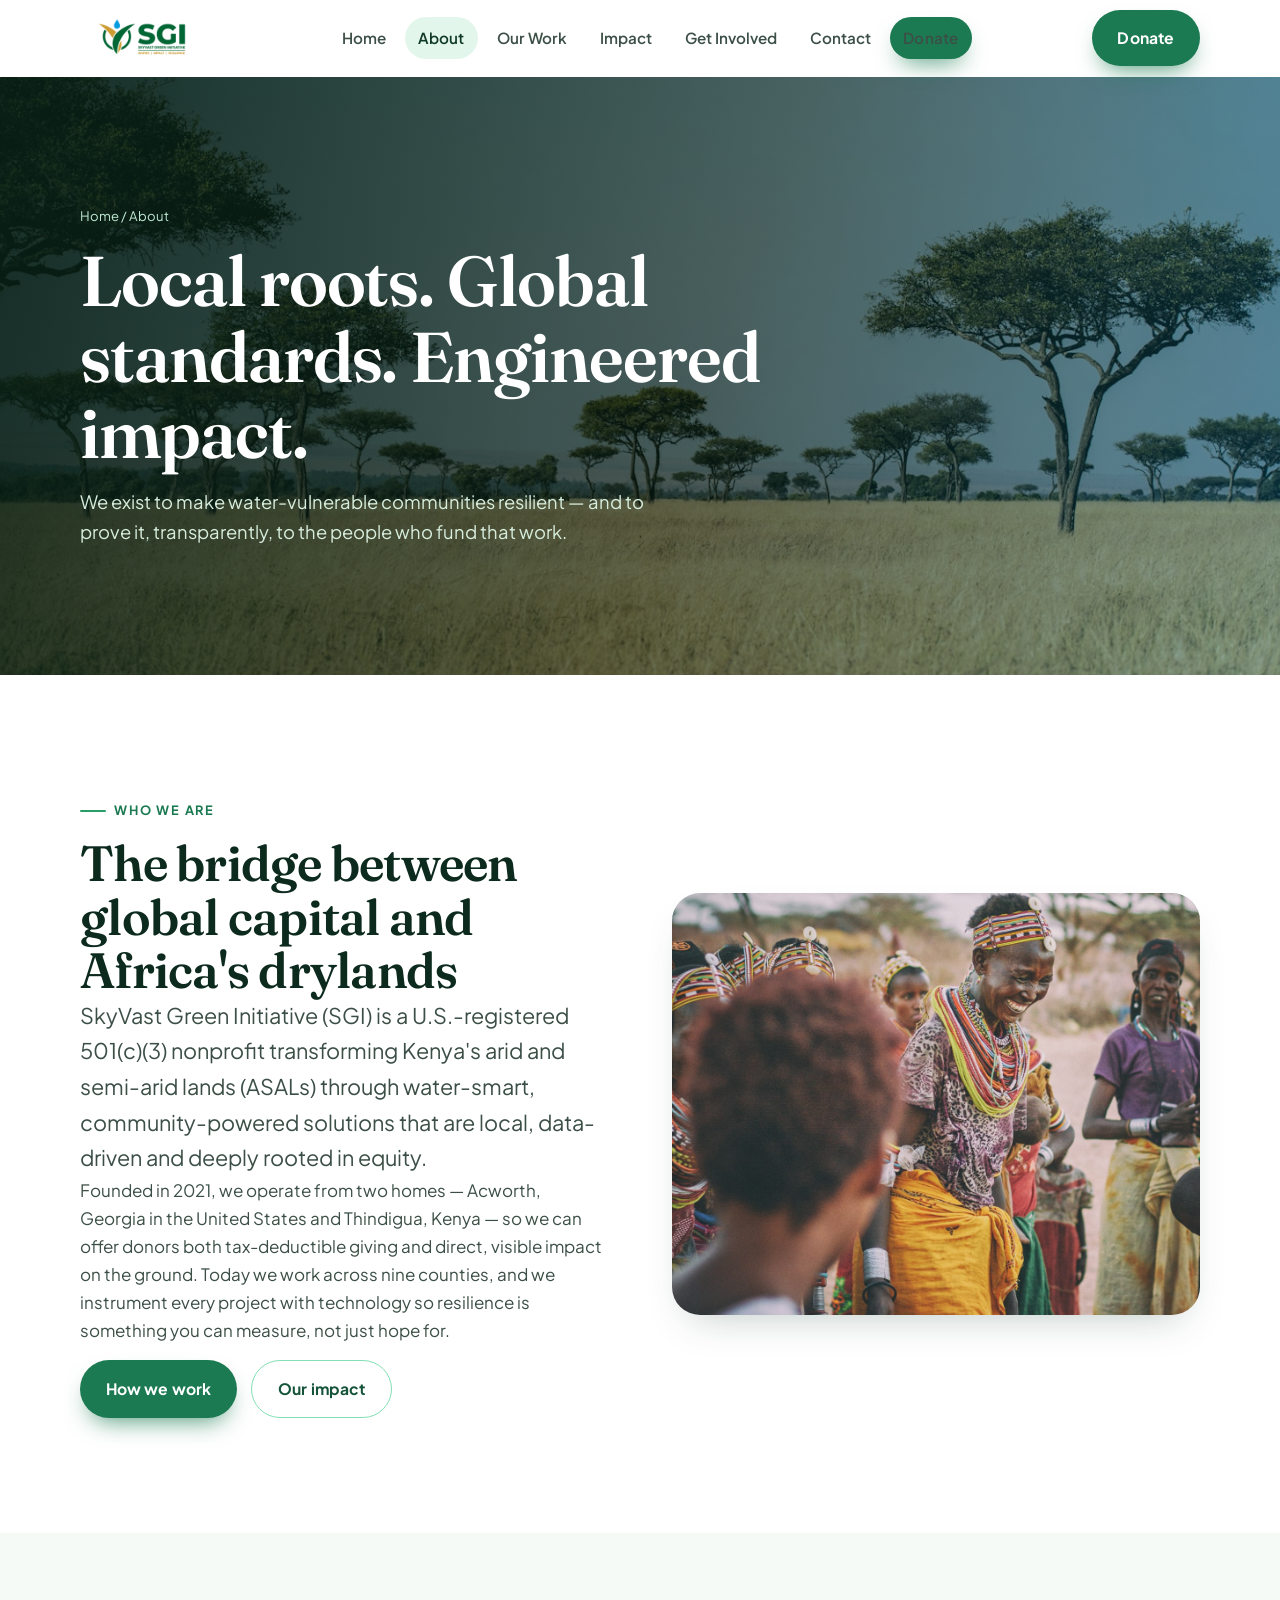
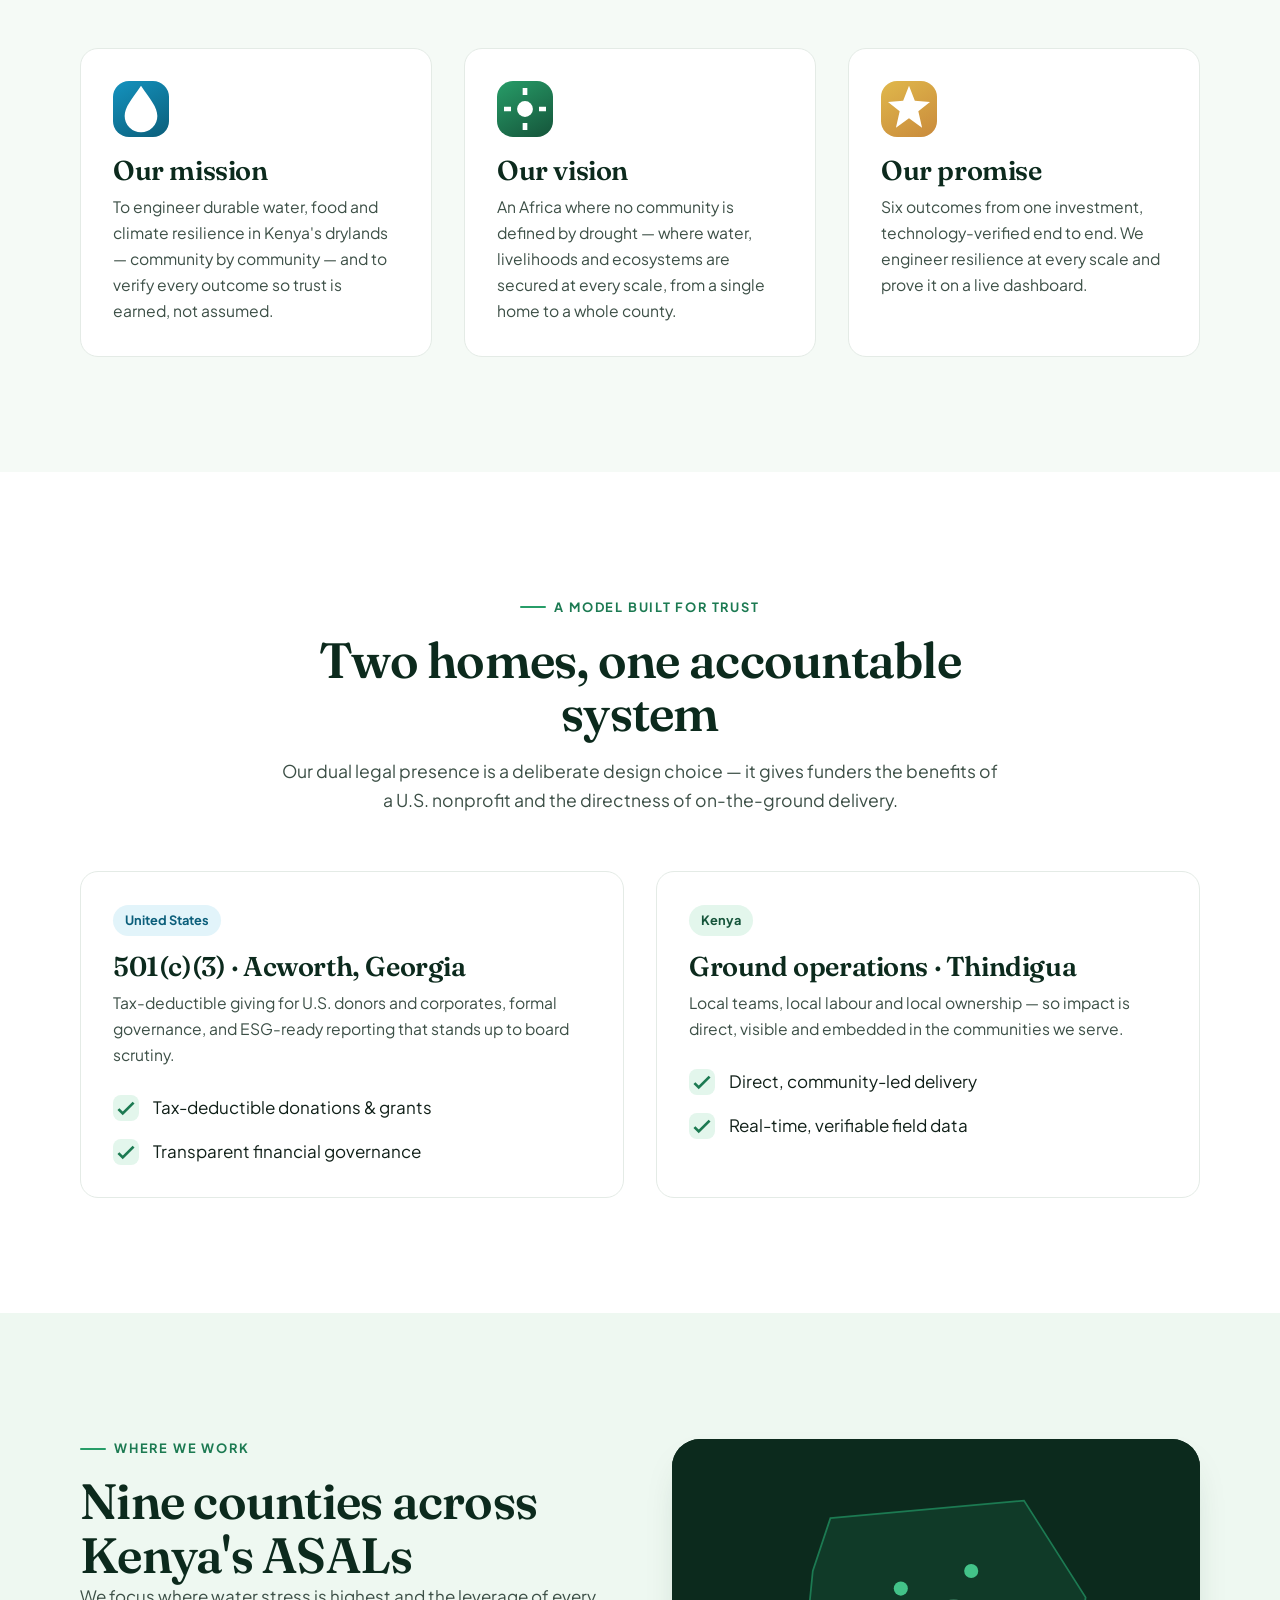
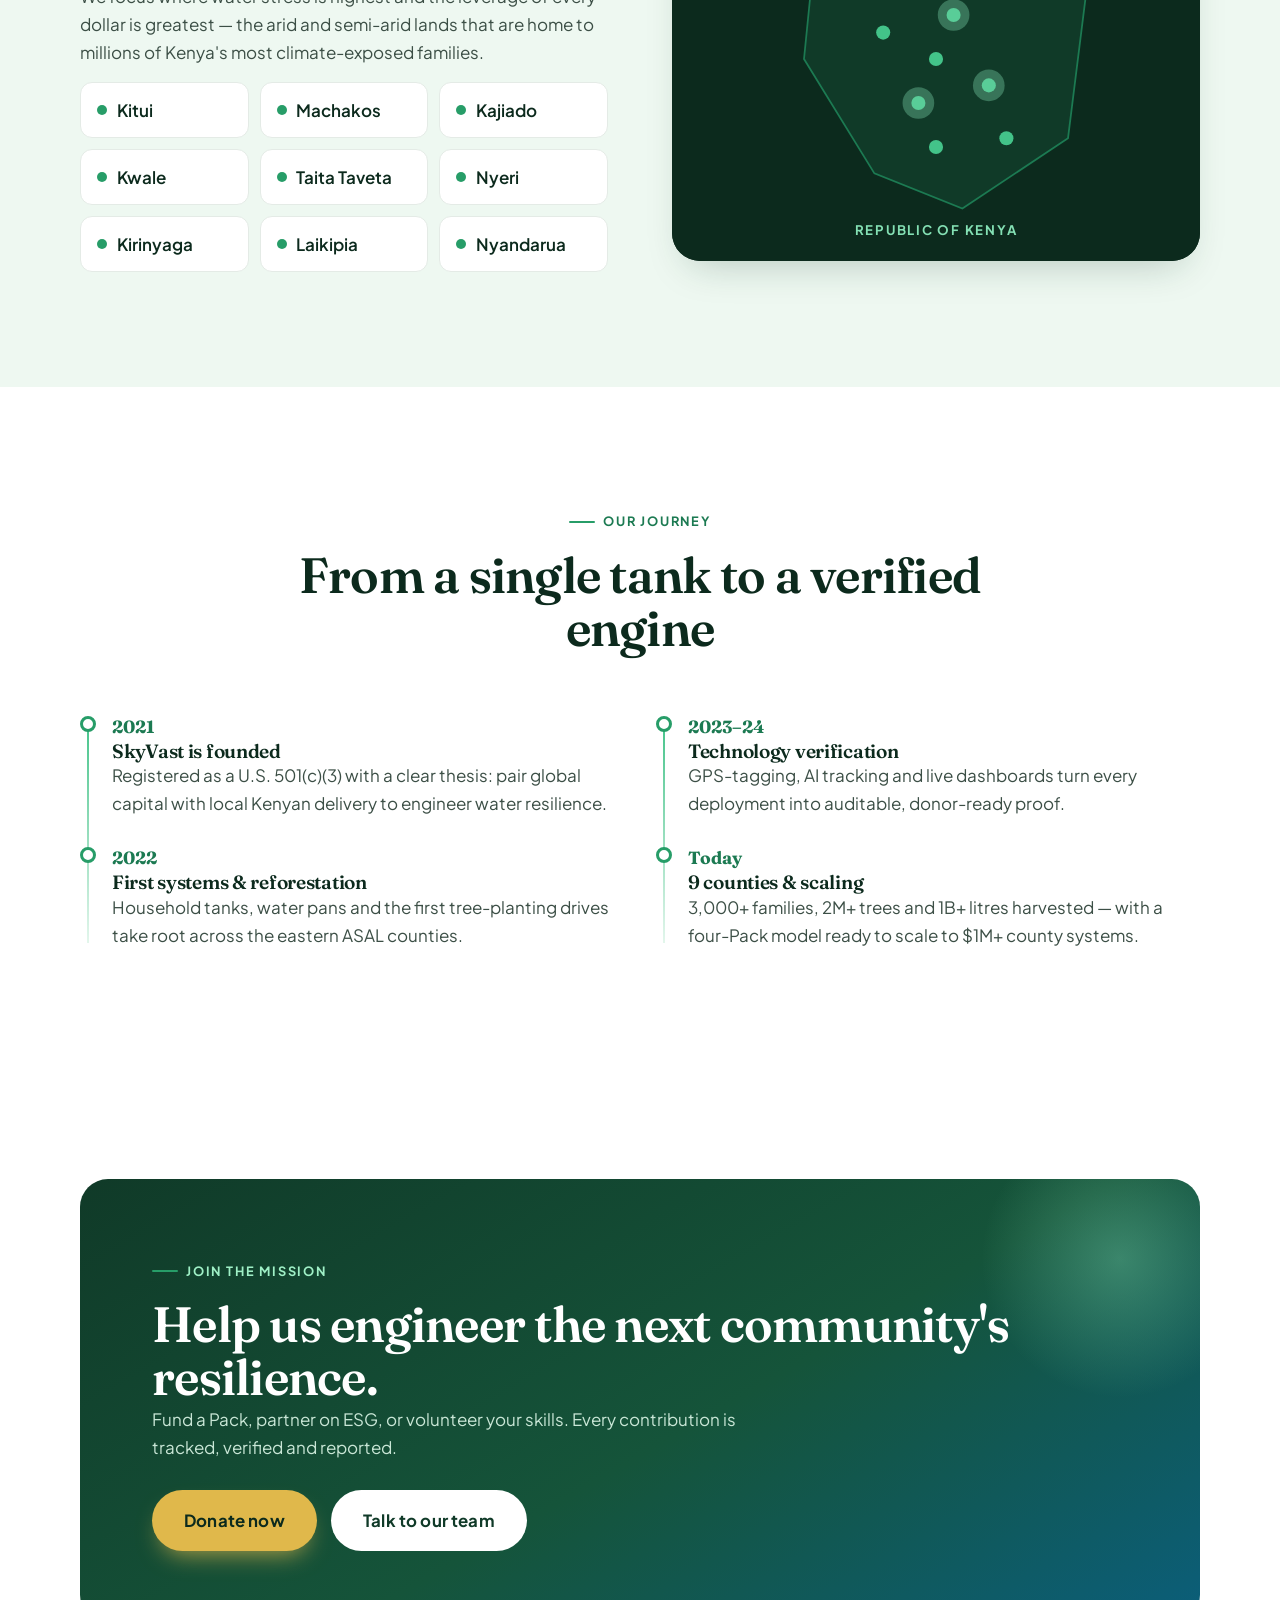
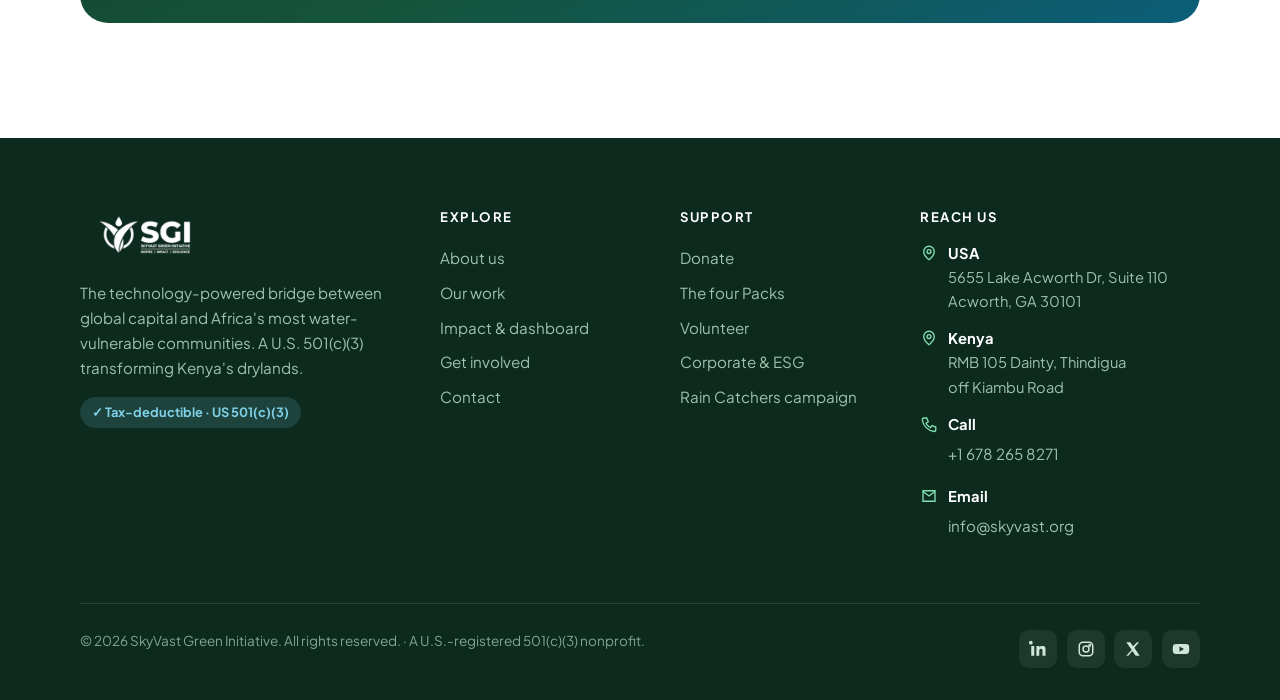
==== about.html @ e52d199e "SkyVast Green Initiative website Static donor-focused site: 6 pages (Home, About, Our Work, Impact, " ====
<!DOCTYPE html>
<html lang="en">
<head>
<meta charset="UTF-8" />
<meta name="viewport" content="width=device-width, initial-scale=1" />
<title>About — SkyVast Green Initiative</title>
<meta name="description" content="Founded in 2021, SkyVast Green Initiative is a U.S. 501(c)(3) with ground operations in Kenya, engineering water resilience across nine arid and semi-arid counties." />
<link rel="icon" href="data:image/svg+xml,<svg xmlns='http://www.w3.org/2000/svg' viewBox='0 0 100 100'><circle cx='50' cy='50' r='48' fill='%23279d68'/><path d='M50 22c10 16 18 24 18 36a18 18 0 11-36 0c0-12 8-20 18-36z' fill='%23fff'/></svg>" />
<link rel="preconnect" href="https://fonts.googleapis.com" />
<link rel="preconnect" href="https://fonts.gstatic.com" crossorigin />
<link href="https://fonts.googleapis.com/css2?family=Fraunces:ital,opsz,wght@0,9..144,400..700;1,9..144,400..600&family=Plus+Jakarta+Sans:wght@400;500;600;700;800&display=swap" rel="stylesheet" />
<link rel="stylesheet" href="assets/css/styles.css" />
</head>
<body>
<a class="skip-link" href="#main">Skip to content</a>

<header class="site-header">
  <div class="container nav">
    <a class="brand" href="index.html" aria-label="SkyVast Green Initiative home">
      <img class="brand-logo" src="assets/img/logo-color.png" alt="SkyVast Green Initiative — Inspire, Restore, Transform" width="160" height="50" />
    </a>
    <nav class="nav-links" aria-label="Primary">
      <a href="index.html">Home</a>
      <a href="about.html" class="active">About</a>
      <a href="our-work.html">Our Work</a>
      <a href="impact.html">Impact</a>
      <a href="get-involved.html">Get Involved</a>
      <a href="contact.html">Contact</a>
      <a class="btn btn--primary" href="get-involved.html#donate">Donate</a>
    </nav>
    <div class="nav-cta"><a class="btn btn--primary" href="get-involved.html#donate">Donate</a></div>
    <button class="nav-toggle" aria-label="Toggle menu" aria-expanded="false"><span></span></button>
  </div>
</header>

<main id="main">

<section class="page-hero has-photo">
  <div class="ph-bg"><img src="assets/img/savanna.jpg" alt="" aria-hidden="true" /></div>
  <div class="container">
    <div class="breadcrumb"><a href="index.html">Home</a> / About</div>
    <h1>Local roots. Global standards. Engineered impact.</h1>
    <p>We exist to make water-vulnerable communities resilient — and to prove it, transparently, to the people who fund that work.</p>
  </div>
</section>

<!-- MISSION -->
<section class="section">
  <div class="container split">
    <div class="split-copy reveal">
      <span class="eyebrow">Who we are</span>
      <h2>The bridge between global capital and Africa's drylands</h2>
      <p class="lede">SkyVast Green Initiative (SGI) is a U.S.-registered 501(c)(3) nonprofit transforming Kenya's arid and semi-arid lands (ASALs) through water-smart, community-powered solutions that are local, data-driven and deeply rooted in equity.</p>
      <p>Founded in 2021, we operate from two homes — Acworth, Georgia in the United States and Thindigua, Kenya — so we can offer donors both tax-deductible giving and direct, visible impact on the ground. Today we work across nine counties, and we instrument every project with technology so resilience is something you can measure, not just hope for.</p>
      <div class="btn-row mt-1">
        <a class="btn btn--primary" href="our-work.html">How we work</a>
        <a class="btn btn--ghost" href="impact.html">Our impact</a>
      </div>
    </div>
    <div class="split-media reveal" data-delay="1">
      <img src="assets/img/water-collect.jpg" alt="Women of a Northern Kenyan community" loading="lazy" />
    </div>
  </div>
</section>

<!-- MISSION / VISION / VALUES -->
<section class="section bg-soft">
  <div class="container">
    <div class="grid grid-3">
      <div class="card reveal" data-delay="0">
        <span class="ic-badge c-water"><svg viewBox="0 0 24 24" fill="currentColor"><path d="M12 2c4 6 7 9 7 13a7 7 0 11-14 0c0-4 3-7 7-13z"/></svg></span>
        <h3>Our mission</h3>
        <p>To engineer durable water, food and climate resilience in Kenya's drylands — community by community — and to verify every outcome so trust is earned, not assumed.</p>
      </div>
      <div class="card reveal" data-delay="1">
        <span class="ic-badge c-green"><svg viewBox="0 0 24 24" fill="currentColor"><circle cx="12" cy="12" r="3.4"/><path d="M12 3v3M12 18v3M3 12h3M18 12h3" stroke="#fff" stroke-width="2"/></svg></span>
        <h3>Our vision</h3>
        <p>An Africa where no community is defined by drought — where water, livelihoods and ecosystems are secured at every scale, from a single home to a whole county.</p>
      </div>
      <div class="card reveal" data-delay="2">
        <span class="ic-badge c-gold"><svg viewBox="0 0 24 24" fill="currentColor"><path d="M12 2l2.5 6.5L21 9l-5 4 1.6 7L12 16l-5.6 4L8 13 3 9l6.5-.5z"/></svg></span>
        <h3>Our promise</h3>
        <p>Six outcomes from one investment, technology-verified end to end. We engineer resilience at every scale and prove it on a live dashboard.</p>
      </div>
    </div>
  </div>
</section>

<!-- DUAL PRESENCE -->
<section class="section">
  <div class="container">
    <div class="section-head center reveal">
      <span class="eyebrow">A model built for trust</span>
      <h2>Two homes, one accountable system</h2>
      <p>Our dual legal presence is a deliberate design choice — it gives funders the benefits of a U.S. nonprofit and the directness of on-the-ground delivery.</p>
    </div>
    <div class="grid grid-2">
      <div class="card reveal">
        <span class="badge-verified">United States</span>
        <h3 style="margin-top:1rem">501(c)(3) · Acworth, Georgia</h3>
        <p>Tax-deductible giving for U.S. donors and corporates, formal governance, and ESG-ready reporting that stands up to board scrutiny.</p>
        <ul class="feature-list">
          <li><span class="chk"><svg viewBox="0 0 24 24" fill="none" stroke="currentColor" stroke-width="2.5"><path d="M5 13l4 4L19 7"/></svg></span><span>Tax-deductible donations &amp; grants</span></li>
          <li><span class="chk"><svg viewBox="0 0 24 24" fill="none" stroke="currentColor" stroke-width="2.5"><path d="M5 13l4 4L19 7"/></svg></span><span>Transparent financial governance</span></li>
        </ul>
      </div>
      <div class="card reveal" data-delay="1">
        <span class="badge-verified" style="background:var(--green-100);color:var(--green-700)">Kenya</span>
        <h3 style="margin-top:1rem">Ground operations · Thindigua</h3>
        <p>Local teams, local labour and local ownership — so impact is direct, visible and embedded in the communities we serve.</p>
        <ul class="feature-list">
          <li><span class="chk"><svg viewBox="0 0 24 24" fill="none" stroke="currentColor" stroke-width="2.5"><path d="M5 13l4 4L19 7"/></svg></span><span>Direct, community-led delivery</span></li>
          <li><span class="chk"><svg viewBox="0 0 24 24" fill="none" stroke="currentColor" stroke-width="2.5"><path d="M5 13l4 4L19 7"/></svg></span><span>Real-time, verifiable field data</span></li>
        </ul>
      </div>
    </div>
  </div>
</section>

<!-- COUNTIES -->
<section class="section bg-mint">
  <div class="container split">
    <div class="split-copy reveal">
      <span class="eyebrow">Where we work</span>
      <h2>Nine counties across Kenya's ASALs</h2>
      <p>We focus where water stress is highest and the leverage of every dollar is greatest — the arid and semi-arid lands that are home to millions of Kenya's most climate-exposed families.</p>
      <div class="county-grid mt-1">
        <span class="county-chip"><span class="pin"></span>Kitui</span>
        <span class="county-chip"><span class="pin"></span>Machakos</span>
        <span class="county-chip"><span class="pin"></span>Kajiado</span>
        <span class="county-chip"><span class="pin"></span>Kwale</span>
        <span class="county-chip"><span class="pin"></span>Taita Taveta</span>
        <span class="county-chip"><span class="pin"></span>Nyeri</span>
        <span class="county-chip"><span class="pin"></span>Kirinyaga</span>
        <span class="county-chip"><span class="pin"></span>Laikipia</span>
        <span class="county-chip"><span class="pin"></span>Nyandarua</span>
      </div>
    </div>
    <div class="split-media reveal" data-delay="1" style="background:#0c2a1d">
      <svg viewBox="0 0 600 480" preserveAspectRatio="xMidYMid slice" role="img" aria-label="Map of Kenya with nine county locations marked">
        <rect width="600" height="480" fill="#0c2a1d"/>
        <path d="M180 90 L400 70 L470 180 L450 340 L330 420 L230 380 L150 250 L160 150 Z" fill="#103a28" stroke="#1c7a52" stroke-width="2"/>
        <g fill="#43c389">
          <circle cx="320" cy="200" r="8"/><circle cx="300" cy="250" r="8"/><circle cx="280" cy="300" r="8"/>
          <circle cx="360" cy="280" r="8"/><circle cx="380" cy="340" r="8"/><circle cx="260" cy="170" r="8"/>
          <circle cx="240" cy="220" r="8"/><circle cx="340" cy="150" r="8"/><circle cx="300" cy="350" r="8"/>
        </g>
        <g fill="#84e0b4" opacity="0.35">
          <circle cx="320" cy="200" r="18"/><circle cx="360" cy="280" r="18"/><circle cx="280" cy="300" r="18"/>
        </g>
        <text x="300" y="450" text-anchor="middle" fill="#84e0b4" font-family="Plus Jakarta Sans" font-size="15" font-weight="700" letter-spacing="2">REPUBLIC OF KENYA</text>
      </svg>
    </div>
  </div>
</section>

<!-- TIMELINE -->
<section class="section">
  <div class="container">
    <div class="section-head center reveal">
      <span class="eyebrow">Our journey</span>
      <h2>From a single tank to a verified engine</h2>
    </div>
    <div class="grid grid-2">
      <div class="timeline reveal">
        <div class="tl-item"><div class="yr">2021</div><h3 style="font-size:1.2rem">SkyVast is founded</h3><p>Registered as a U.S. 501(c)(3) with a clear thesis: pair global capital with local Kenyan delivery to engineer water resilience.</p></div>
        <div class="tl-item"><div class="yr">2022</div><h3 style="font-size:1.2rem">First systems &amp; reforestation</h3><p>Household tanks, water pans and the first tree-planting drives take root across the eastern ASAL counties.</p></div>
      </div>
      <div class="timeline reveal" data-delay="1">
        <div class="tl-item"><div class="yr">2023–24</div><h3 style="font-size:1.2rem">Technology verification</h3><p>GPS-tagging, AI tracking and live dashboards turn every deployment into auditable, donor-ready proof.</p></div>
        <div class="tl-item"><div class="yr">Today</div><h3 style="font-size:1.2rem">9 counties &amp; scaling</h3><p>3,000+ families, 2M+ trees and 1B+ litres harvested — with a four-Pack model ready to scale to $1M+ county systems.</p></div>
      </div>
    </div>
  </div>
</section>

<!-- CTA -->
<section class="section">
  <div class="container">
    <div class="cta-band reveal">
      <span class="eyebrow" style="color:#9ff0c6">Join the mission</span>
      <h2>Help us engineer the next community's resilience.</h2>
      <p>Fund a Pack, partner on ESG, or volunteer your skills. Every contribution is tracked, verified and reported.</p>
      <div class="btn-row">
        <a class="btn btn--gold btn--lg" href="get-involved.html#donate">Donate now</a>
        <a class="btn btn--light btn--lg" href="contact.html">Talk to our team</a>
      </div>
    </div>
  </div>
</section>

</main>

<footer class="site-footer">
  <div class="container">
    <div class="footer-grid">
      <div class="footer-col footer-col--brand">
        <a class="brand" href="index.html"><img class="brand-logo brand-logo--invert" src="assets/img/logo-color.png" alt="SkyVast Green Initiative" width="160" height="50" /></a>
        <p class="footer-about">The technology-powered bridge between global capital and Africa's most water-vulnerable communities. A U.S. 501(c)(3) transforming Kenya's drylands.</p>
        <span class="badge-verified" style="margin-top:1.1rem;background:rgba(127,209,232,.15);color:#7fd1e8">✓ Tax-deductible · US 501(c)(3)</span>
      </div>
      <div class="footer-col"><h4>Explore</h4><a href="about.html">About us</a><a href="our-work.html">Our work</a><a href="impact.html">Impact &amp; dashboard</a><a href="get-involved.html">Get involved</a><a href="contact.html">Contact</a></div>
      <div class="footer-col"><h4>Support</h4><a href="get-involved.html#donate">Donate</a><a href="get-involved.html#packs">The four Packs</a><a href="get-involved.html#volunteer">Volunteer</a><a href="get-involved.html#partner">Corporate &amp; ESG</a><a href="get-involved.html#campaign">Rain Catchers campaign</a></div>
      <div class="footer-col"><h4>Reach us</h4><ul class="footer-contact"><li><svg viewBox="0 0 24 24" fill="none" stroke="currentColor" stroke-width="1.8"><path d="M12 21s-7-5.6-7-11a7 7 0 0114 0c0 5.4-7 11-7 11z"/><circle cx="12" cy="10" r="2.6"/></svg><span><b style="color:#fff">USA</b><br/>5655 Lake Acworth Dr, Suite 110<br/>Acworth, GA 30101</span></li><li><svg viewBox="0 0 24 24" fill="none" stroke="currentColor" stroke-width="1.8"><path d="M12 21s-7-5.6-7-11a7 7 0 0114 0c0 5.4-7 11-7 11z"/><circle cx="12" cy="10" r="2.6"/></svg><span><b style="color:#fff">Kenya</b><br/>RMB 105 Dainty, Thindigua<br/>off Kiambu Road</span></li><li><svg viewBox="0 0 24 24" fill="none" stroke="currentColor" stroke-width="1.8"><path d="M5 4h4l2 5-3 2a12 12 0 006 6l2-3 5 2v4a2 2 0 01-2 2A18 18 0 013 6a2 2 0 012-2z"/></svg><span><b style="color:#fff">Call</b><br/><a href="tel:+16782658271" style="color:inherit">+1 678 265 8271</a></span></li><li><svg viewBox="0 0 24 24" fill="none" stroke="currentColor" stroke-width="1.8"><path d="M4 5h16v14H4z"/><path d="M4 6l8 6 8-6"/></svg><span><b style="color:#fff">Email</b><br/><a href="mailto:info@skyvast.org" style="color:inherit">info@skyvast.org</a></span></li></ul></div>
    </div>
    <div class="footer-bottom">
      <span>© <span data-year>2026</span> SkyVast Green Initiative. All rights reserved. · A U.S.-registered 501(c)(3) nonprofit.</span>
      <div class="socials">
        <a href="https://skyvast.org/" target="_blank" rel="noopener" aria-label="LinkedIn"><svg viewBox="0 0 24 24" fill="currentColor" width="18"><path d="M4.98 3.5A2.5 2.5 0 102.5 6 2.5 2.5 0 004.98 3.5zM3 8h4v13H3zM10 8h3.8v1.8h.05A4.2 4.2 0 0118 8c4 0 4 2.6 4 6v7h-4v-6c0-1.5 0-3.3-2-3.3s-2.3 1.6-2.3 3.2V21h-4z"/></svg></a>
        <a href="https://skyvast.org/" target="_blank" rel="noopener" aria-label="Instagram"><svg viewBox="0 0 24 24" fill="none" stroke="currentColor" stroke-width="2" width="18"><rect x="3" y="3" width="18" height="18" rx="5"/><circle cx="12" cy="12" r="4"/><circle cx="17" cy="7" r="1" fill="currentColor"/></svg></a>
        <a href="https://skyvast.org/" target="_blank" rel="noopener" aria-label="X"><svg viewBox="0 0 24 24" fill="currentColor" width="16"><path d="M18 2h3l-7 8 8 12h-6l-5-7-6 7H2l8-9L2 2h6l4 6z"/></svg></a>
        <a href="https://skyvast.org/" target="_blank" rel="noopener" aria-label="YouTube"><svg viewBox="0 0 24 24" fill="currentColor" width="18"><path d="M23 12s0-3-.4-4.4a2.6 2.6 0 00-1.8-1.8C19.3 5.4 12 5.4 12 5.4s-7.3 0-8.8.4A2.6 2.6 0 001.4 7.6C1 9 1 12 1 12s0 3 .4 4.4a2.6 2.6 0 001.8 1.8c1.5.4 8.8.4 8.8.4s7.3 0 8.8-.4a2.6 2.6 0 001.8-1.8C23 15 23 12 23 12zM10 15.5v-7l6 3.5z"/></svg></a>
      </div>
    </div>
  </div>
</footer>

<script src="assets/js/main.js"></script>
</body>
</html>
---- assets/css/styles.css ----
/* ==========================================================================
   SkyVast Green Initiative — Design System
   "Engineer resilience at every scale."
   Static, dependency-free. Tokens → base → components → utilities → responsive.
   ========================================================================== */

/* ---------- Design Tokens ---------- */
:root {
  /* Brand palette: forest greens, water blues, savanna earth */
  --green-900: #0c2a1d;
  --green-800: #103a28;
  --green-700: #15543a;
  --green-600: #1c7a52;
  --green-500: #279d68;
  --green-400: #43c389;
  --green-300: #84e0b4;
  --green-100: #e3f6ec;

  --water-700: #0b5e7a;
  --water-500: #1493bf;
  --water-300: #7fd1e8;
  --water-100: #e2f4fa;

  --earth-700: #7a5224;
  --earth-500: #c98a3c;
  --earth-300: #e7c188;
  --sand-100:  #f7f1e6;

  --gold:      #e0b84b;

  --ink:       #112019;
  --ink-soft:  #3c4f46;
  --muted:     #6a7a72;
  --line:      #e4ebe6;
  --bg:        #ffffff;
  --bg-soft:   #f5faf6;
  --bg-mint:   #eef8f1;

  /* Typography */
  --font-display: "Fraunces", Georgia, "Times New Roman", serif;
  --font-body: "Plus Jakarta Sans", -apple-system, BlinkMacSystemFont, "Segoe UI", Roboto, Helvetica, Arial, sans-serif;

  /* Rhythm */
  --maxw: 1200px;
  --gap: clamp(1rem, 2.5vw, 2rem);
  --radius-sm: 10px;
  --radius: 18px;
  --radius-lg: 28px;
  --shadow-sm: 0 2px 10px rgba(16, 58, 40, 0.06);
  --shadow: 0 18px 40px -18px rgba(16, 58, 40, 0.28);
  --shadow-lg: 0 40px 80px -30px rgba(12, 42, 29, 0.45);

  --ease: cubic-bezier(0.22, 1, 0.36, 1);
}

/* ---------- Reset & Base ---------- */
*, *::before, *::after { box-sizing: border-box; }
* { margin: 0; }
html { scroll-behavior: smooth; -webkit-text-size-adjust: 100%; }
body {
  font-family: var(--font-body);
  color: var(--ink);
  background: var(--bg);
  line-height: 1.65;
  font-size: 17px;
  -webkit-font-smoothing: antialiased;
  text-rendering: optimizeLegibility;
  overflow-x: hidden;
}
img, svg, video { display: block; max-width: 100%; }
img { height: auto; }
a { color: inherit; text-decoration: none; }
ul { list-style: none; padding: 0; }
button { font-family: inherit; cursor: pointer; border: none; background: none; }
:focus-visible { outline: 3px solid var(--green-400); outline-offset: 3px; border-radius: 4px; }

h1, h2, h3, h4 { font-family: var(--font-display); line-height: 1.08; font-weight: 600; color: var(--green-900); letter-spacing: -0.015em; }
h1 { font-size: clamp(2.5rem, 6vw, 4.4rem); }
h2 { font-size: clamp(2rem, 4.4vw, 3.1rem); }
h3 { font-size: clamp(1.3rem, 2.4vw, 1.7rem); }
p { color: var(--ink-soft); }

/* ---------- Layout helpers ---------- */
.container { width: 100%; max-width: var(--maxw); margin-inline: auto; padding-inline: clamp(1.1rem, 4vw, 2.5rem); }
.section { padding-block: clamp(4rem, 9vw, 7.5rem); }
.section--tight { padding-block: clamp(3rem, 6vw, 4.5rem); }
.bg-soft { background: var(--bg-soft); }
.bg-mint { background: var(--bg-mint); }
.bg-dark { background: var(--green-900); color: #dff0e6; }
.bg-dark h1, .bg-dark h2, .bg-dark h3 { color: #fff; }
.bg-dark p { color: #b7d3c2; }

.eyebrow {
  display: inline-flex; align-items: center; gap: .5rem;
  font-size: .8rem; font-weight: 700; letter-spacing: .14em; text-transform: uppercase;
  color: var(--green-600); margin-bottom: 1rem;
}
.eyebrow::before { content: ""; width: 26px; height: 2px; background: var(--green-500); border-radius: 2px; }
.bg-dark .eyebrow { color: var(--green-300); }
.bg-dark .eyebrow::before { background: var(--green-400); }

.section-head { max-width: 720px; margin-bottom: clamp(2.2rem, 5vw, 3.5rem); }
.section-head.center { margin-inline: auto; text-align: center; }
.section-head p { margin-top: 1rem; font-size: 1.1rem; }
.lede { font-size: clamp(1.1rem, 2vw, 1.35rem); color: var(--ink-soft); }

/* ---------- Buttons ---------- */
.btn {
  display: inline-flex; align-items: center; gap: .6rem;
  font-weight: 700; font-size: .98rem; letter-spacing: .01em;
  padding: .92rem 1.6rem; border-radius: 999px;
  transition: transform .25s var(--ease), box-shadow .25s var(--ease), background .25s var(--ease), color .25s var(--ease);
  white-space: nowrap;
}
.btn svg { width: 18px; height: 18px; }
.btn--primary { background: var(--green-600); color: #fff; box-shadow: 0 12px 24px -10px rgba(28, 122, 82, .8); }
.btn--primary:hover { background: var(--green-700); transform: translateY(-2px); box-shadow: 0 18px 32px -12px rgba(28, 122, 82, .9); }
.btn--gold { background: var(--gold); color: var(--green-900); box-shadow: 0 12px 24px -10px rgba(224, 184, 75, .8); }
.btn--gold:hover { background: #ecca6b; transform: translateY(-2px); }
.btn--ghost { background: transparent; color: var(--green-700); border: 1.5px solid var(--green-300); }
.btn--ghost:hover { background: var(--green-100); border-color: var(--green-500); transform: translateY(-2px); }
.btn--light { background: #fff; color: var(--green-800); }
.btn--light:hover { transform: translateY(-2px); box-shadow: var(--shadow); }
.btn--lg { padding: 1.05rem 2rem; font-size: 1.05rem; }
.btn-row { display: flex; flex-wrap: wrap; gap: .9rem; }

.link-arrow { display: inline-flex; align-items: center; gap: .4rem; font-weight: 700; color: var(--green-600); }
.link-arrow svg { width: 16px; transition: transform .25s var(--ease); }
.link-arrow:hover svg { transform: translateX(4px); }

/* ==========================================================================
   Header / Navigation
   ========================================================================== */
.site-header {
  position: sticky; top: 0; z-index: 60;
  background: rgba(255, 255, 255, .82);
  backdrop-filter: saturate(180%) blur(14px);
  -webkit-backdrop-filter: saturate(180%) blur(14px);
  border-bottom: 1px solid transparent;
  transition: border-color .3s, box-shadow .3s, background .3s;
}
.site-header.scrolled { border-color: var(--line); box-shadow: var(--shadow-sm); }
.nav { display: flex; align-items: center; justify-content: space-between; gap: 1.5rem; height: 76px; }
.brand { display: flex; align-items: center; gap: .7rem; font-family: var(--font-display); font-weight: 700; font-size: 1.28rem; color: var(--green-900); }
.brand .logo-mark { width: 42px; height: 42px; flex: none; }
.brand-logo { height: 42px; width: auto; flex: none; display: block; }
.site-header .brand-logo { height: 40px; }
.brand-logo--invert { filter: brightness(0) invert(1); }
.brand small { display: block; font-family: var(--font-body); font-size: .62rem; font-weight: 700; letter-spacing: .18em; text-transform: uppercase; color: var(--green-600); margin-top: 1px; }

.nav-links { display: flex; align-items: center; gap: .35rem; }
.nav-links a { padding: .55rem .85rem; border-radius: 999px; font-weight: 600; font-size: .95rem; color: var(--ink-soft); transition: color .2s, background .2s; }
.nav-links a:hover { color: var(--green-700); background: var(--green-100); }
.nav-links a.active { color: var(--green-800); background: var(--green-100); }
.nav-cta { display: flex; align-items: center; gap: .6rem; }

.nav-toggle { display: none; width: 46px; height: 46px; border-radius: 12px; border: 1px solid var(--line); align-items: center; justify-content: center; }
.nav-toggle span { position: relative; width: 20px; height: 2px; background: var(--green-800); border-radius: 2px; transition: .3s; }
.nav-toggle span::before, .nav-toggle span::after { content: ""; position: absolute; left: 0; width: 20px; height: 2px; background: var(--green-800); border-radius: 2px; transition: .3s; }
.nav-toggle span::before { top: -6px; }
.nav-toggle span::after { top: 6px; }
.nav-open .nav-toggle span { background: transparent; }
.nav-open .nav-toggle span::before { top: 0; transform: rotate(45deg); }
.nav-open .nav-toggle span::after { top: 0; transform: rotate(-45deg); }

/* ==========================================================================
   Hero
   ========================================================================== */
.hero { position: relative; overflow: hidden; background: var(--green-900); color: #fff; }
.hero::before {
  content: ""; position: absolute; inset: 0;
  background:
    radial-gradient(1100px 600px at 78% -10%, rgba(67, 195, 137, .35), transparent 60%),
    radial-gradient(900px 500px at 10% 110%, rgba(20, 147, 191, .35), transparent 55%),
    linear-gradient(160deg, var(--green-900), var(--green-800) 60%, #0a3328);
}
.hero-inner { position: relative; z-index: 2; display: grid; grid-template-columns: 1.05fr .95fr; gap: clamp(2rem, 5vw, 4rem); align-items: center; padding-block: clamp(3.5rem, 8vw, 6rem); }
.hero h1 { color: #fff; }
.hero h1 .accent { color: var(--green-300); font-style: italic; }
.hero .lede { color: #c2ddcd; max-width: 30rem; margin-top: 1.4rem; }
.hero .btn-row { margin-top: 2.2rem; }
.hero-badge {
  display: inline-flex; align-items: center; gap: .55rem; padding: .45rem .95rem;
  background: rgba(255, 255, 255, .08); border: 1px solid rgba(255, 255, 255, .16);
  border-radius: 999px; font-size: .82rem; font-weight: 600; letter-spacing: .02em; color: #d7eede; margin-bottom: 1.6rem;
}
.hero-badge .dot { width: 8px; height: 8px; border-radius: 50%; background: var(--green-300); box-shadow: 0 0 0 4px rgba(132, 224, 180, .25); }
.hero-trust { margin-top: 2.6rem; display: flex; flex-wrap: wrap; gap: 1.4rem 2.2rem; }
.hero-trust div { line-height: 1.2; }
.hero-trust b { display: block; font-family: var(--font-display); font-size: 1.7rem; color: #fff; }
.hero-trust span { font-size: .82rem; color: #9fc2ad; }

.hero-visual { position: relative; }
.hero-card {
  position: relative; border-radius: var(--radius-lg); overflow: hidden;
  box-shadow: var(--shadow-lg); aspect-ratio: 4 / 5;
  background: linear-gradient(160deg, var(--green-700), var(--water-700));
}
.hero-card img { width: 100%; height: 100%; object-fit: cover; }
.hero-float {
  position: absolute; background: rgba(255, 255, 255, .96); color: var(--ink);
  border-radius: 16px; padding: .85rem 1.05rem; box-shadow: var(--shadow);
  display: flex; align-items: center; gap: .7rem; backdrop-filter: blur(6px);
}
.hero-float .ic { width: 38px; height: 38px; border-radius: 10px; display: grid; place-items: center; flex: none; color: #fff; }
.hero-float b { font-family: var(--font-display); font-size: 1.05rem; color: var(--green-900); display: block; line-height: 1; }
.hero-float span { font-size: .72rem; color: var(--muted); }
.hero-float--tl { top: 7%; left: -7%; }
.hero-float--br { bottom: 8%; right: -6%; }

.wave-divider { display: block; width: 100%; height: auto; color: var(--bg); }
.wave-divider.to-soft { color: var(--bg-soft); }
.wave-divider.to-mint { color: var(--bg-mint); }

/* ==========================================================================
   Stat band / counters
   ========================================================================== */
.stat-band { display: grid; grid-template-columns: repeat(4, 1fr); gap: clamp(1rem, 3vw, 2.5rem); }
.stat { text-align: center; padding: 1rem; }
.stat .num { font-family: var(--font-display); font-weight: 600; font-size: clamp(2.2rem, 5vw, 3.4rem); line-height: 1; color: var(--green-700); letter-spacing: -.02em; }
.stat .num .suffix { color: var(--green-500); }
.stat .label { margin-top: .6rem; font-size: .95rem; color: var(--ink-soft); font-weight: 600; }
.bg-dark .stat .num { color: #fff; }
.bg-dark .stat .num .suffix { color: var(--green-300); }
.bg-dark .stat .label { color: #a9cbb7; }

/* ==========================================================================
   Cards / grids
   ========================================================================== */
.grid { display: grid; gap: var(--gap); }
.grid-2 { grid-template-columns: repeat(2, 1fr); }
.grid-3 { grid-template-columns: repeat(3, 1fr); }
.grid-4 { grid-template-columns: repeat(4, 1fr); }

.card {
  background: #fff; border: 1px solid var(--line); border-radius: var(--radius);
  padding: clamp(1.4rem, 2.5vw, 2rem); transition: transform .35s var(--ease), box-shadow .35s var(--ease), border-color .35s;
  height: 100%;
}
.card:hover { transform: translateY(-6px); box-shadow: var(--shadow); border-color: transparent; }
.card .ic-badge { width: 56px; height: 56px; border-radius: 16px; display: grid; place-items: center; margin-bottom: 1.2rem; color: #fff; }
.card h3 { margin-bottom: .55rem; }
.card p { font-size: .98rem; }

/* Pillar card with number + accent bar */
.pillar { position: relative; overflow: hidden; }
.pillar .pillar-no { position: absolute; top: 1rem; right: 1.2rem; font-family: var(--font-display); font-size: 2.6rem; color: var(--green-100); font-weight: 600; }
.pillar::after { content: ""; position: absolute; left: 0; top: 0; bottom: 0; width: 5px; background: var(--green-400); transform: scaleY(0); transform-origin: top; transition: transform .35s var(--ease); }
.pillar:hover::after { transform: scaleY(1); }
.tag-list { display: flex; flex-wrap: wrap; gap: .4rem; margin-top: 1rem; }
.tag { font-size: .76rem; font-weight: 600; color: var(--green-700); background: var(--green-100); padding: .25rem .65rem; border-radius: 999px; }

/* Icon color variants */
.c-water { background: linear-gradient(150deg, var(--water-500), var(--water-700)); }
.c-green { background: linear-gradient(150deg, var(--green-500), var(--green-700)); }
.c-earth { background: linear-gradient(150deg, var(--earth-500), var(--earth-700)); }
.c-gold  { background: linear-gradient(150deg, var(--gold), var(--earth-500)); }
.c-leaf  { background: linear-gradient(150deg, var(--green-400), var(--green-600)); }
.c-sky   { background: linear-gradient(150deg, var(--water-300), var(--water-500)); }
.t-water { color: var(--water-700); } .t-green { color: var(--green-600); } .t-earth { color: var(--earth-700); } .t-gold { color: var(--earth-500); }

/* ==========================================================================
   Split feature
   ========================================================================== */
.split { display: grid; grid-template-columns: 1fr 1fr; gap: clamp(2rem, 5vw, 4.5rem); align-items: center; }
.split.reverse .split-media { order: 2; }
.split-media { position: relative; border-radius: var(--radius-lg); overflow: hidden; box-shadow: var(--shadow); aspect-ratio: 5 / 4; background: var(--bg-mint); }
.split-media img { width: 100%; height: 100%; object-fit: cover; }
.feature-list { margin-top: 1.6rem; display: grid; gap: 1rem; }
.feature-list li { display: flex; gap: .85rem; align-items: flex-start; }
.feature-list .chk { flex: none; width: 26px; height: 26px; border-radius: 8px; background: var(--green-100); color: var(--green-600); display: grid; place-items: center; margin-top: 2px; }
.feature-list b { color: var(--green-900); font-family: var(--font-display); }

/* ==========================================================================
   Process / steps (five-phase model)
   ========================================================================== */
.steps { counter-reset: step; display: grid; gap: 1.1rem; }
.step { position: relative; display: grid; grid-template-columns: auto 1fr; gap: 1.3rem; align-items: start; padding: 1.4rem 1.6rem; background: #fff; border: 1px solid var(--line); border-radius: var(--radius); transition: transform .3s var(--ease), box-shadow .3s; }
.step:hover { transform: translateX(6px); box-shadow: var(--shadow); }
.step .step-no { counter-increment: step; width: 52px; height: 52px; border-radius: 14px; background: var(--green-900); color: #fff; font-family: var(--font-display); font-size: 1.3rem; display: grid; place-items: center; }
.step .step-no::before { content: counter(step, decimal-leading-zero); }
.step h3 { margin-bottom: .3rem; }
.step p { font-size: .96rem; }

/* ==========================================================================
   Pricing / Packs
   ========================================================================== */
.packs { display: grid; grid-template-columns: repeat(4, 1fr); gap: 1.2rem; align-items: stretch; }
.pack { background: #fff; border: 1px solid var(--line); border-radius: var(--radius); padding: 1.8rem 1.5rem; display: flex; flex-direction: column; transition: transform .35s var(--ease), box-shadow .35s, border-color .35s; position: relative; }
.pack:hover { transform: translateY(-8px); box-shadow: var(--shadow); }
.pack.featured { border-color: var(--green-500); box-shadow: var(--shadow); }
.pack.featured::before { content: "Most funded"; position: absolute; top: -12px; left: 50%; transform: translateX(-50%); background: var(--gold); color: var(--green-900); font-size: .72rem; font-weight: 800; letter-spacing: .06em; text-transform: uppercase; padding: .3rem .8rem; border-radius: 999px; }
.pack .pack-name { font-family: var(--font-display); font-size: 1.35rem; color: var(--green-900); font-weight: 600; }
.pack .pack-price { font-family: var(--font-display); font-size: 2.1rem; color: var(--green-700); margin: .6rem 0 .2rem; }
.pack .pack-price small { font-size: .9rem; color: var(--muted); font-family: var(--font-body); font-weight: 600; }
.pack .pack-desc { font-size: .92rem; color: var(--ink-soft); min-height: 3rem; }
.pack ul { display: grid; gap: .55rem; margin: 1.2rem 0; }
.pack ul li { display: flex; gap: .55rem; align-items: flex-start; font-size: .9rem; color: var(--ink-soft); }
.pack ul li svg { flex: none; width: 18px; color: var(--green-500); margin-top: 2px; }
.pack .btn { margin-top: auto; justify-content: center; }

/* ==========================================================================
   Donation tier widget
   ========================================================================== */
.give-card { background: #fff; border: 1px solid var(--line); border-radius: var(--radius-lg); padding: clamp(1.6rem, 3vw, 2.4rem); box-shadow: var(--shadow); }
.toggle { display: inline-flex; background: var(--bg-mint); border-radius: 999px; padding: 4px; gap: 4px; }
.toggle button { padding: .5rem 1.2rem; border-radius: 999px; font-weight: 700; font-size: .9rem; color: var(--ink-soft); transition: .25s; }
.toggle button.active { background: #fff; color: var(--green-800); box-shadow: var(--shadow-sm); }
.amount-grid { display: grid; grid-template-columns: repeat(3, 1fr); gap: .7rem; margin: 1.4rem 0; }
.amount-grid button { padding: 1rem .6rem; border-radius: 14px; border: 1.5px solid var(--line); background: #fff; font-weight: 700; color: var(--green-800); transition: .2s; line-height: 1.15; }
.amount-grid button small { display: block; font-size: .68rem; font-weight: 600; color: var(--muted); margin-top: .2rem; }
.amount-grid button:hover { border-color: var(--green-400); }
.amount-grid button.active { border-color: var(--green-600); background: var(--green-100); color: var(--green-800); }
.give-impact { background: var(--bg-mint); border-radius: 14px; padding: 1rem 1.1rem; font-size: .92rem; color: var(--green-800); display: flex; gap: .7rem; align-items: center; }
.give-impact svg { flex: none; width: 24px; color: var(--green-600); }

/* ==========================================================================
   Testimonials
   ========================================================================== */
.quote-card { background: #fff; border: 1px solid var(--line); border-radius: var(--radius); padding: 2rem; position: relative; }
.quote-card .mark { font-family: var(--font-display); font-size: 4rem; line-height: .6; color: var(--green-300); height: 2rem; }
.quote-card blockquote { font-size: 1.05rem; color: var(--ink); margin: .5rem 0 1.4rem; }
.quote-card .who { display: flex; align-items: center; gap: .8rem; }
.quote-card .avatar { width: 48px; height: 48px; border-radius: 50%; object-fit: cover; background: var(--green-200); }
.quote-card .who b { color: var(--green-900); font-family: var(--font-display); display: block; }
.quote-card .who span { font-size: .85rem; color: var(--muted); }

/* ==========================================================================
   Logos / partners
   ========================================================================== */
.logo-row { display: flex; flex-wrap: wrap; gap: 1rem 2.5rem; align-items: center; justify-content: center; }
.logo-row .logo-chip { font-weight: 800; letter-spacing: .04em; color: var(--muted); font-size: 1.05rem; opacity: .8; display: inline-flex; align-items: center; gap: .5rem; }
.logo-row .logo-chip svg { width: 22px; color: var(--green-500); }

/* ==========================================================================
   CTA band
   ========================================================================== */
.cta-band { position: relative; overflow: hidden; border-radius: var(--radius-lg); background: linear-gradient(150deg, var(--green-800), var(--green-700) 55%, var(--water-700)); color: #fff; padding: clamp(2.5rem, 6vw, 4.5rem); }
.cta-band::after { content: ""; position: absolute; right: -60px; top: -60px; width: 280px; height: 280px; border-radius: 50%; background: radial-gradient(circle, rgba(132,224,180,.35), transparent 70%); }
.cta-band h2 { color: #fff; position: relative; }
.cta-band p { color: #c9e6d6; position: relative; max-width: 40rem; }
.cta-band .btn-row { position: relative; margin-top: 1.8rem; }

/* ==========================================================================
   Newsletter
   ========================================================================== */
.newsletter-form { display: flex; gap: .6rem; flex-wrap: wrap; margin-top: 1.4rem; max-width: 460px; }
.newsletter-form input { flex: 1 1 220px; padding: .92rem 1.1rem; border-radius: 999px; border: 1.5px solid var(--line); font: inherit; background: #fff; }
.newsletter-form input:focus { outline: none; border-color: var(--green-400); }
.form-note { font-size: .8rem; color: var(--muted); margin-top: .7rem; }

/* ==========================================================================
   Forms
   ========================================================================== */
.field { margin-bottom: 1.1rem; }
.field label,
.contact-form label { display: block; font-weight: 700; font-size: .88rem; color: var(--green-900); margin-bottom: 1rem; }
.contact-form label > input,
.contact-form label > select,
.contact-form label > textarea { margin-top: .4rem; }
.field input, .field select, .field textarea,
.contact-form input, .contact-form select, .contact-form textarea { width: 100%; padding: .85rem 1rem; border-radius: 12px; border: 1.5px solid var(--line); font: inherit; font-weight: 500; background: #fff; color: var(--ink); transition: border-color .2s, box-shadow .2s; }
.field input:focus, .field select:focus, .field textarea:focus,
.contact-form input:focus, .contact-form select:focus, .contact-form textarea:focus { outline: none; border-color: var(--green-400); box-shadow: 0 0 0 4px var(--green-100); }
.field textarea, .contact-form textarea { min-height: 140px; resize: vertical; }
.field-row { display: grid; grid-template-columns: 1fr 1fr; gap: 1.1rem; }
.contact-form .btn { margin-top: .4rem; }

/* ==========================================================================
   Accordion (FAQ)
   ========================================================================== */
.accordion { border: 1px solid var(--line); border-radius: var(--radius); overflow: hidden; background: #fff; }
.acc-item + .acc-item { border-top: 1px solid var(--line); }
.acc-q { width: 100%; display: flex; justify-content: space-between; align-items: center; gap: 1rem; padding: 1.3rem 1.5rem; text-align: left; font-weight: 700; font-family: var(--font-display); font-size: 1.08rem; color: var(--green-900); }
.acc-q .pm { flex: none; width: 28px; height: 28px; border-radius: 8px; background: var(--green-100); color: var(--green-700); display: grid; place-items: center; transition: .3s; }
.acc-item.open .acc-q .pm { transform: rotate(45deg); background: var(--green-600); color: #fff; }
.acc-a { max-height: 0; overflow: hidden; transition: max-height .35s var(--ease); }
.acc-a-inner { padding: 0 1.5rem 1.4rem; color: var(--ink-soft); }

/* ==========================================================================
   Map / counties
   ========================================================================== */
.county-grid { display: grid; grid-template-columns: repeat(3, 1fr); gap: .7rem; }
.county-chip { display: flex; align-items: center; gap: .6rem; padding: .8rem 1rem; background: #fff; border: 1px solid var(--line); border-radius: 12px; font-weight: 600; color: var(--green-900); transition: .25s; }
.county-chip:hover { border-color: var(--green-400); background: var(--green-100); }
.county-chip .pin { width: 10px; height: 10px; border-radius: 50%; background: var(--green-500); flex: none; }

/* ==========================================================================
   Timeline
   ========================================================================== */
.timeline { position: relative; display: grid; gap: 1.6rem; padding-left: 2rem; }
.timeline::before { content: ""; position: absolute; left: 7px; top: 6px; bottom: 6px; width: 2px; background: linear-gradient(var(--green-400), var(--green-200, var(--green-100))); }
.tl-item { position: relative; }
.tl-item::before { content: ""; position: absolute; left: -2rem; top: 4px; width: 16px; height: 16px; border-radius: 50%; background: #fff; border: 3px solid var(--green-500); }
.tl-item .yr { font-family: var(--font-display); color: var(--green-600); font-weight: 700; font-size: 1.1rem; }

/* ==========================================================================
   Page hero (interior pages)
   ========================================================================== */
.page-hero { position: relative; background: var(--green-900); color: #fff; overflow: hidden; padding-block: clamp(3.5rem, 7vw, 5.5rem); }
.page-hero::before { content: ""; position: absolute; inset: 0; background: radial-gradient(900px 500px at 85% -20%, rgba(67,195,137,.3), transparent 60%), radial-gradient(700px 400px at 0% 120%, rgba(20,147,191,.3), transparent 55%); }
.page-hero .container { position: relative; z-index: 2; }
.page-hero h1 { color: #fff; max-width: 16ch; }
.page-hero p { color: #c2ddcd; max-width: 46ch; margin-top: 1rem; font-size: 1.15rem; }
.breadcrumb { font-size: .82rem; color: #9fc2ad; margin-bottom: 1rem; }
.breadcrumb a:hover { color: #fff; }

/* ==========================================================================
   Footer
   ========================================================================== */
.site-footer { background: var(--green-900); color: #b7d3c2; padding-block: clamp(3rem, 6vw, 4.5rem) 2rem; }
.footer-grid { display: grid; grid-template-columns: 1.6fr 1fr 1fr 1.4fr; gap: 2.5rem; }
.site-footer .brand { color: #fff; }
.site-footer .brand small { color: var(--green-300); }
.footer-about { margin-top: 1.1rem; font-size: .95rem; color: #9fc2ad; max-width: 32ch; }
.footer-col h4 { color: #fff; font-family: var(--font-body); font-size: .82rem; font-weight: 700; letter-spacing: .12em; text-transform: uppercase; margin-bottom: 1rem; }
.footer-col a { display: block; padding: .3rem 0; color: #9fc2ad; font-size: .95rem; transition: color .2s, transform .2s; }
.footer-col a:hover { color: #fff; transform: translateX(3px); }
.footer-contact li { display: flex; gap: .6rem; align-items: flex-start; margin-bottom: .8rem; font-size: .92rem; color: #9fc2ad; }
.footer-contact svg { flex: none; width: 18px; color: var(--green-300); margin-top: 3px; }
.footer-bottom { margin-top: 3rem; padding-top: 1.6rem; border-top: 1px solid rgba(255,255,255,.1); display: flex; flex-wrap: wrap; justify-content: space-between; gap: 1rem; font-size: .85rem; color: #82a692; }
.footer-bottom .socials { display: flex; gap: .6rem; }
.footer-bottom .socials a { width: 38px; height: 38px; border-radius: 10px; background: rgba(255,255,255,.07); display: grid; place-items: center; color: #cfe6d8; transition: .25s; }
.footer-bottom .socials a:hover { background: var(--green-600); color: #fff; transform: translateY(-2px); }

/* ==========================================================================
   Misc
   ========================================================================== */
.pill-note { display: inline-flex; align-items: center; gap: .5rem; background: var(--green-100); color: var(--green-700); font-weight: 700; font-size: .85rem; padding: .4rem .9rem; border-radius: 999px; }
.badge-verified { display: inline-flex; align-items: center; gap: .4rem; font-size: .8rem; font-weight: 700; color: var(--water-700); background: var(--water-100); padding: .3rem .75rem; border-radius: 999px; }
.divider { height: 1px; background: var(--line); border: 0; margin-block: clamp(2rem,5vw,3.5rem); }
.text-center { text-align: center; }
.mt-2 { margin-top: 2rem; } .mt-1 { margin-top: 1rem; }
.skip-link { position: absolute; left: -999px; top: 0; background: var(--green-700); color: #fff; padding: .7rem 1.2rem; border-radius: 0 0 10px 0; z-index: 100; }
.skip-link:focus { left: 0; }

/* ==========================================================================
   Scroll reveal
   ========================================================================== */
.reveal { opacity: 0; transform: translateY(26px); transition: opacity .7s var(--ease), transform .7s var(--ease); }
.reveal.in { opacity: 1; transform: none; }
.reveal[data-delay="1"] { transition-delay: .08s; }
.reveal[data-delay="2"] { transition-delay: .16s; }
.reveal[data-delay="3"] { transition-delay: .24s; }
@media (prefers-reduced-motion: reduce) { .reveal { opacity: 1; transform: none; transition: none; } html { scroll-behavior: auto; } }

/* ==========================================================================
   Responsive
   ========================================================================== */
@media (max-width: 1000px) {
  .hero-inner { grid-template-columns: 1fr; }
  .hero-visual { max-width: 460px; margin-inline: auto; order: -1; }
  .hero-float--tl { left: 2%; } .hero-float--br { right: 2%; }
  .grid-4 { grid-template-columns: repeat(2, 1fr); }
  .packs { grid-template-columns: repeat(2, 1fr); }
  .footer-grid { grid-template-columns: 1fr 1fr; }
  .footer-col--brand { grid-column: 1 / -1; }
}
@media (max-width: 860px) {
  .nav-links, .nav-cta .btn { display: none; }
  .nav-toggle { display: flex; }
  .nav-links {
    position: fixed; inset: 76px 0 auto 0; flex-direction: column; align-items: stretch;
    background: #fff; padding: 1rem 1.2rem 1.6rem; gap: .2rem; border-bottom: 1px solid var(--line);
    box-shadow: var(--shadow); transform: translateY(-12px); opacity: 0; pointer-events: none; transition: .3s;
  }
  .nav-links a { padding: .9rem 1rem; font-size: 1.05rem; }
  .nav-open .nav-links { display: flex; transform: none; opacity: 1; pointer-events: auto; }
  .nav-open .nav-links .btn { display: inline-flex; justify-content: center; margin-top: .6rem; }
}
@media (max-width: 720px) {
  body { font-size: 16px; }
  .grid-2, .grid-3, .grid-4, .split, .split.reverse .split-media, .field-row { grid-template-columns: 1fr; }
  .split.reverse .split-media { order: 0; }
  .stat-band { grid-template-columns: repeat(2, 1fr); }
  .packs { grid-template-columns: 1fr; }
  .county-grid { grid-template-columns: repeat(2, 1fr); }
  .amount-grid { grid-template-columns: repeat(3, 1fr); }
  .footer-grid { grid-template-columns: 1fr; }
  .hero-float { display: none; }
  .photo-strip { grid-template-columns: repeat(2, 1fr); }
  .page-hero.has-photo { min-height: 0; }
}

/* ==========================================================================
   Photography
   ========================================================================== */
img { max-width: 100%; }
.split-media img { transition: transform .7s var(--ease); }
.split:hover .split-media img { transform: scale(1.045); }
.media-credit { position: absolute; right: .6rem; bottom: .5rem; z-index: 2; font-size: .62rem; letter-spacing: .02em; color: rgba(255,255,255,.7); background: rgba(7,30,20,.35); padding: .15rem .5rem; border-radius: 999px; backdrop-filter: blur(3px); }

/* Photo montage strip */
.photo-strip { display: grid; grid-template-columns: repeat(4, 1fr); gap: clamp(.7rem, 1.6vw, 1.1rem); }
.photo-strip figure { position: relative; border-radius: var(--radius); overflow: hidden; aspect-ratio: 3 / 4; box-shadow: var(--shadow-sm); }
.photo-strip figure:nth-child(odd) { transform: translateY(14px); }
.photo-strip img { width: 100%; height: 100%; object-fit: cover; transition: transform .7s var(--ease); }
.photo-strip figure:hover img { transform: scale(1.07); }
.photo-strip figcaption { position: absolute; left: 0; right: 0; bottom: 0; padding: 1.1rem .9rem .8rem; color: #fff; font-weight: 700; font-size: .82rem; line-height: 1.2; background: linear-gradient(transparent, rgba(7,30,20,.82)); }
@media (max-width: 720px) { .photo-strip figure:nth-child(odd) { transform: none; } }

/* Photographic page-hero (overlay for legibility) */
.page-hero.has-photo { position: relative; color: #fff; background: var(--green-900); overflow: hidden; padding-block: clamp(4.5rem, 10vw, 8rem); }
.page-hero.has-photo::before { display: none; }
.page-hero.has-photo .ph-bg { position: absolute; inset: 0; z-index: 0; }
.page-hero.has-photo .ph-bg img { transform: scale(1.05); animation: heroPan 22s ease-in-out infinite alternate; }
@keyframes heroPan { from { transform: scale(1.05) translateX(0); } to { transform: scale(1.12) translateX(-2%); } }
.page-hero.has-photo .ph-bg img { width: 100%; height: 100%; object-fit: cover; }
.page-hero.has-photo::after { content: ""; position: absolute; inset: 0; z-index: 1; background: linear-gradient(110deg, rgba(8,32,22,.92), rgba(8,32,22,.62) 55%, rgba(11,94,122,.45)); }
.page-hero.has-photo .container { position: relative; z-index: 2; }
.page-hero.has-photo .breadcrumb, .page-hero.has-photo .breadcrumb a { color: #bfe9d3; }
.page-hero.has-photo h1 { color: #fff; }
.page-hero.has-photo p { color: #d7eede; }

/* Hero card subtle vignette so floating chips read */
.hero-card::after { content: ""; position: absolute; inset: 0; background: linear-gradient(180deg, rgba(8,32,22,.12), transparent 30%, rgba(8,32,22,.22)); pointer-events: none; }

@media (prefers-reduced-motion: reduce) {
  .page-hero.has-photo .ph-bg img { animation: none; transform: none; }
  .reveal { transition: none; }
  * { scroll-behavior: auto; }
}
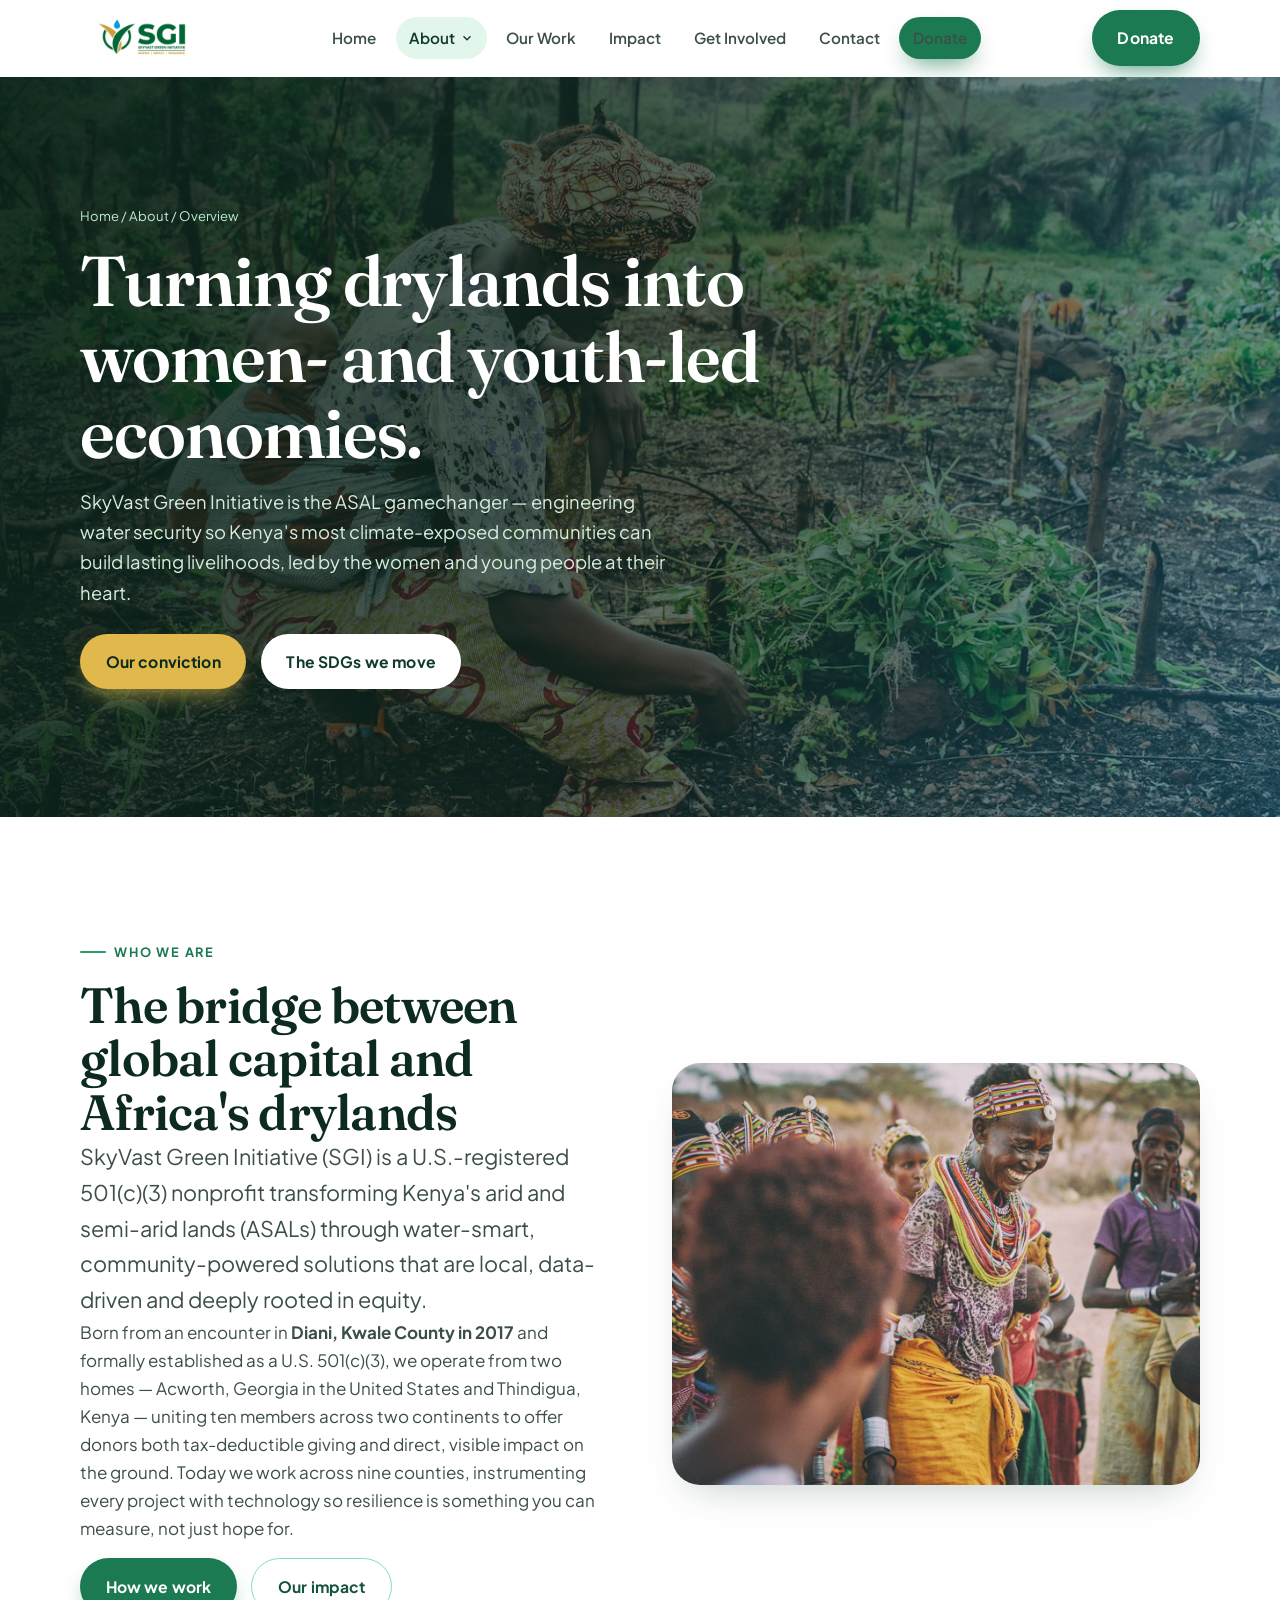
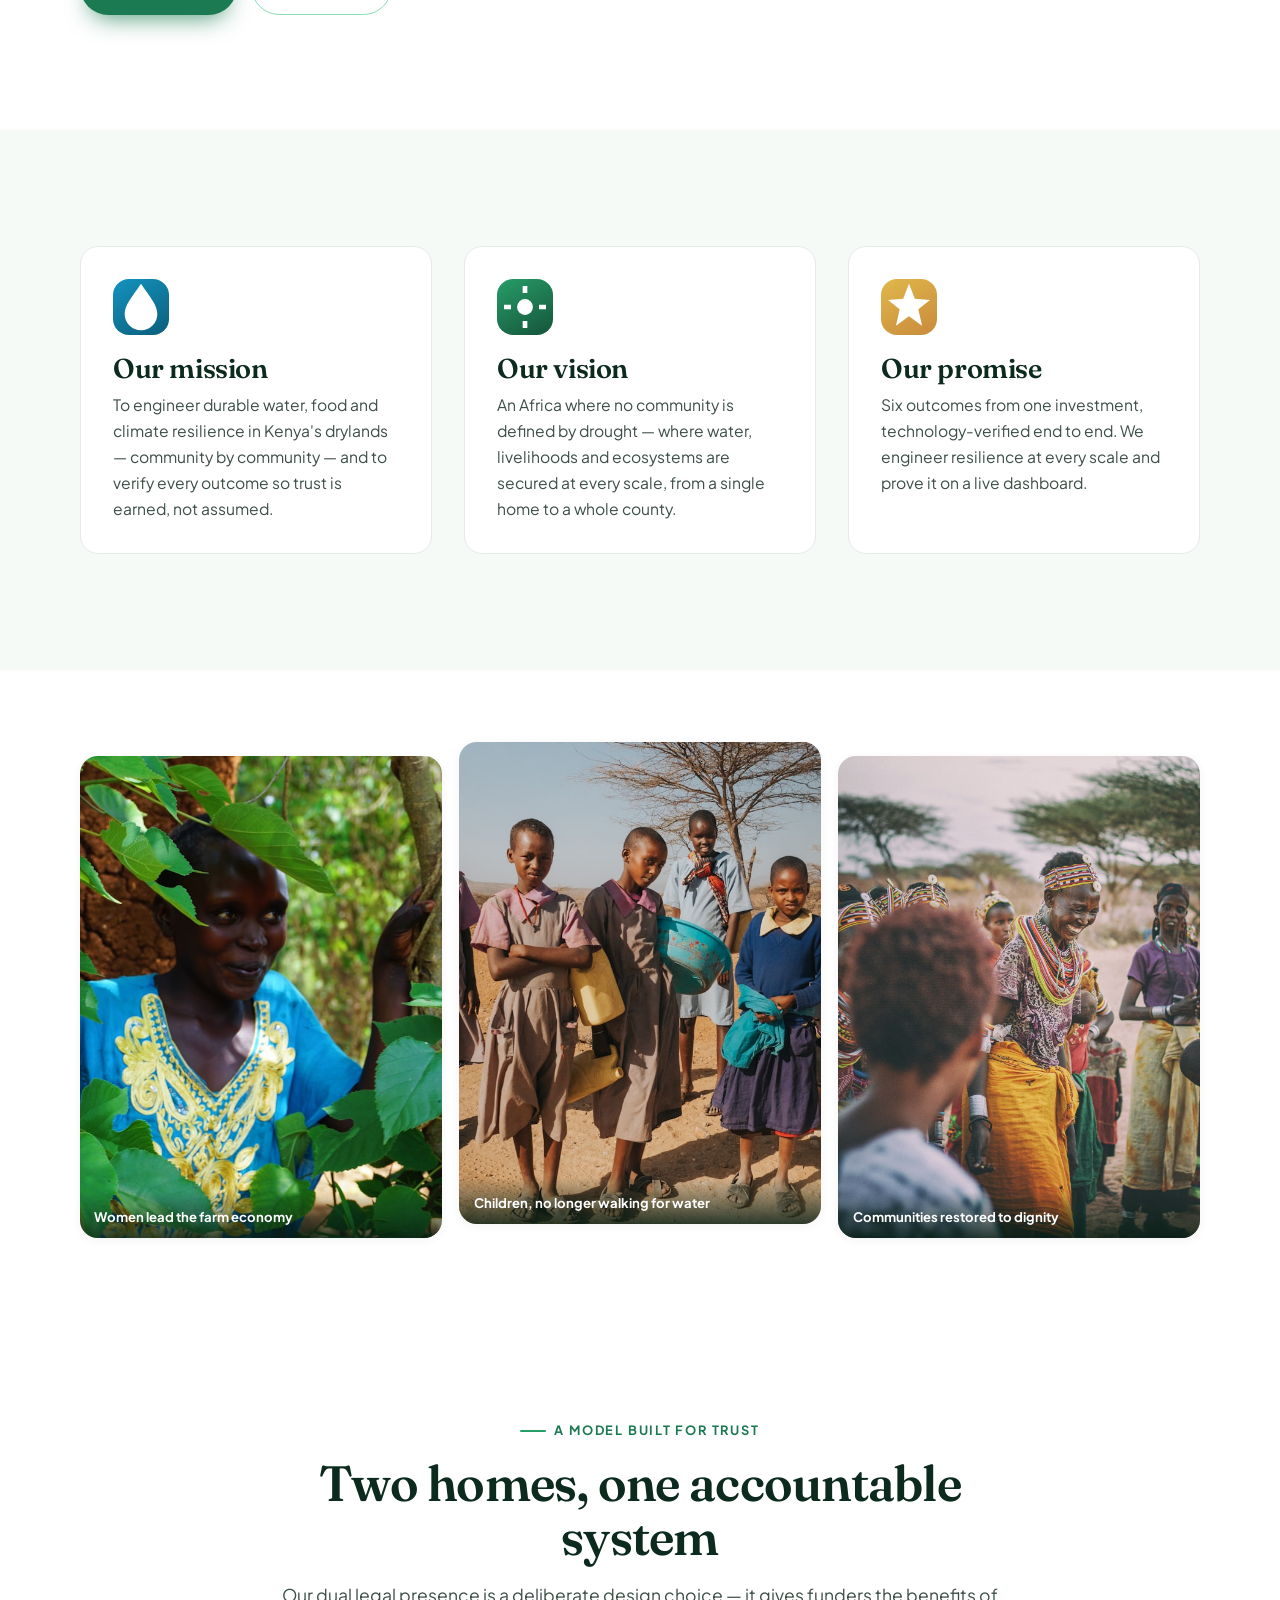
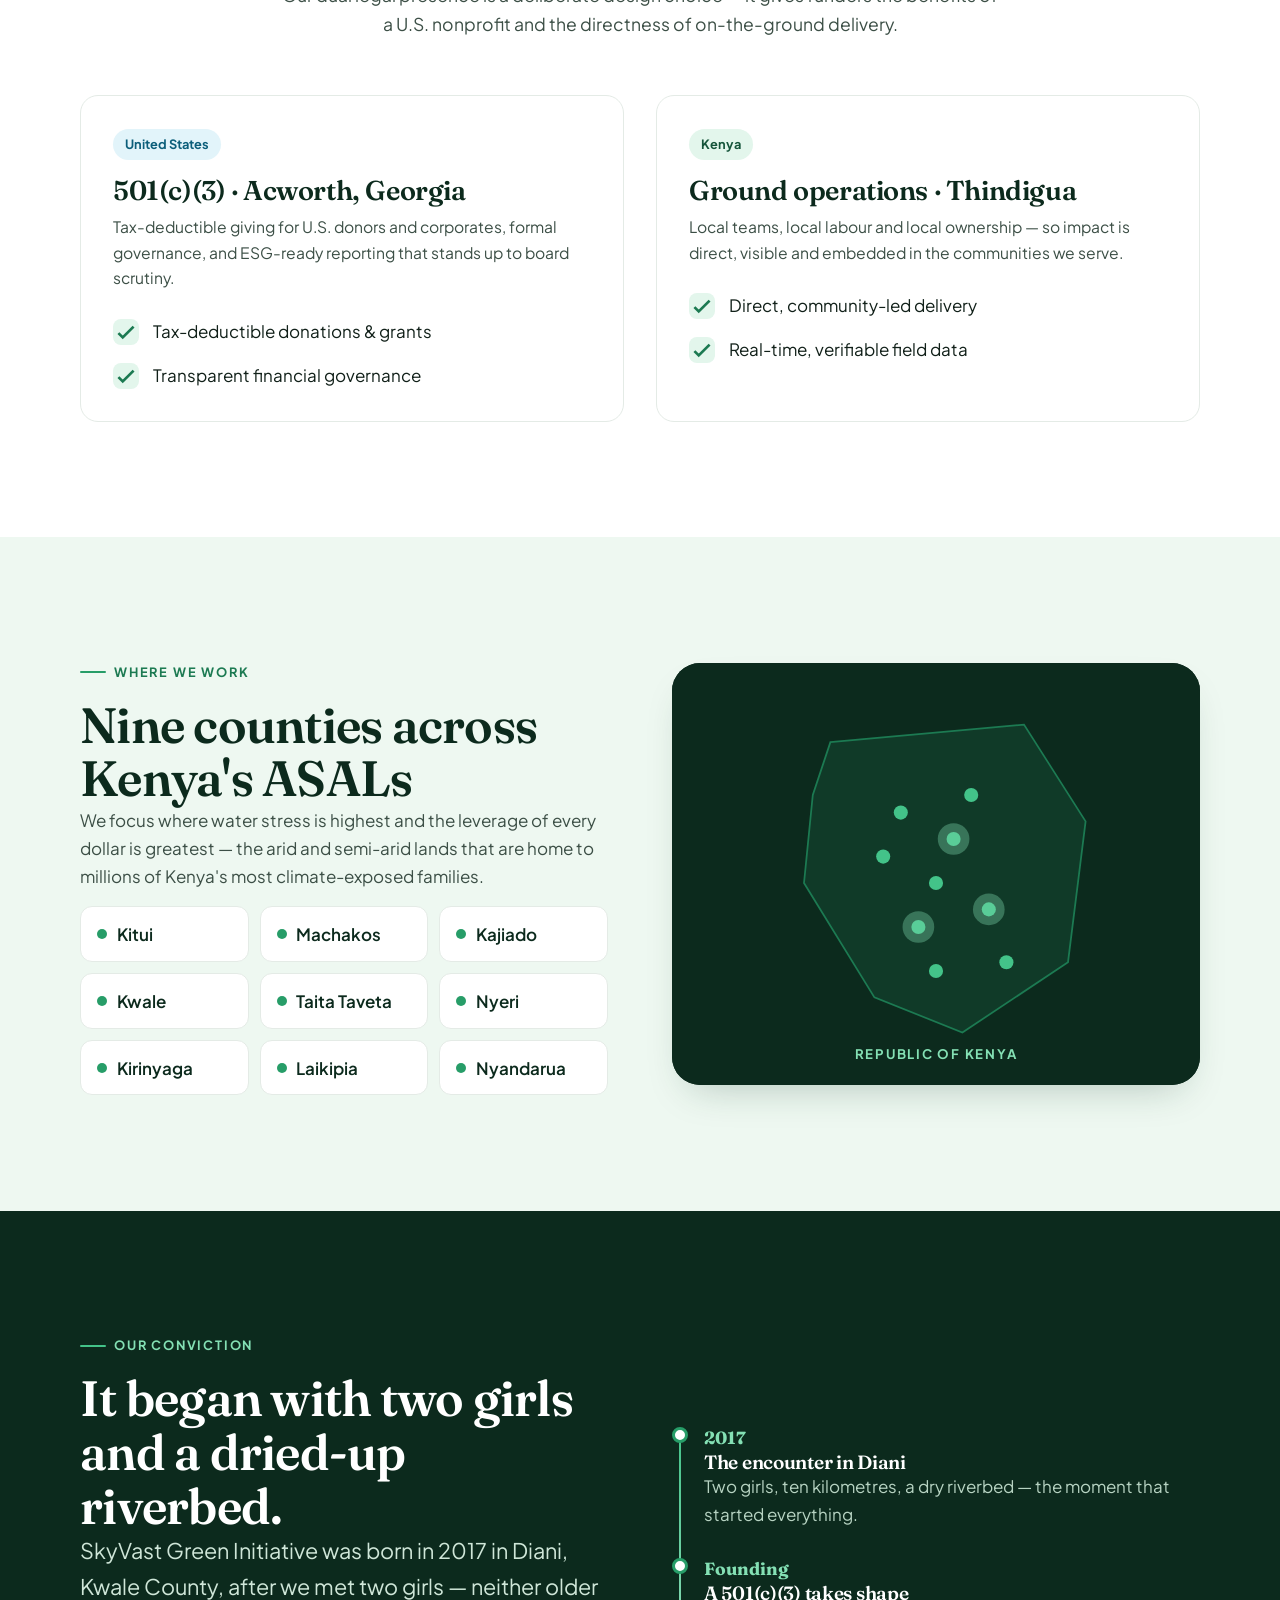
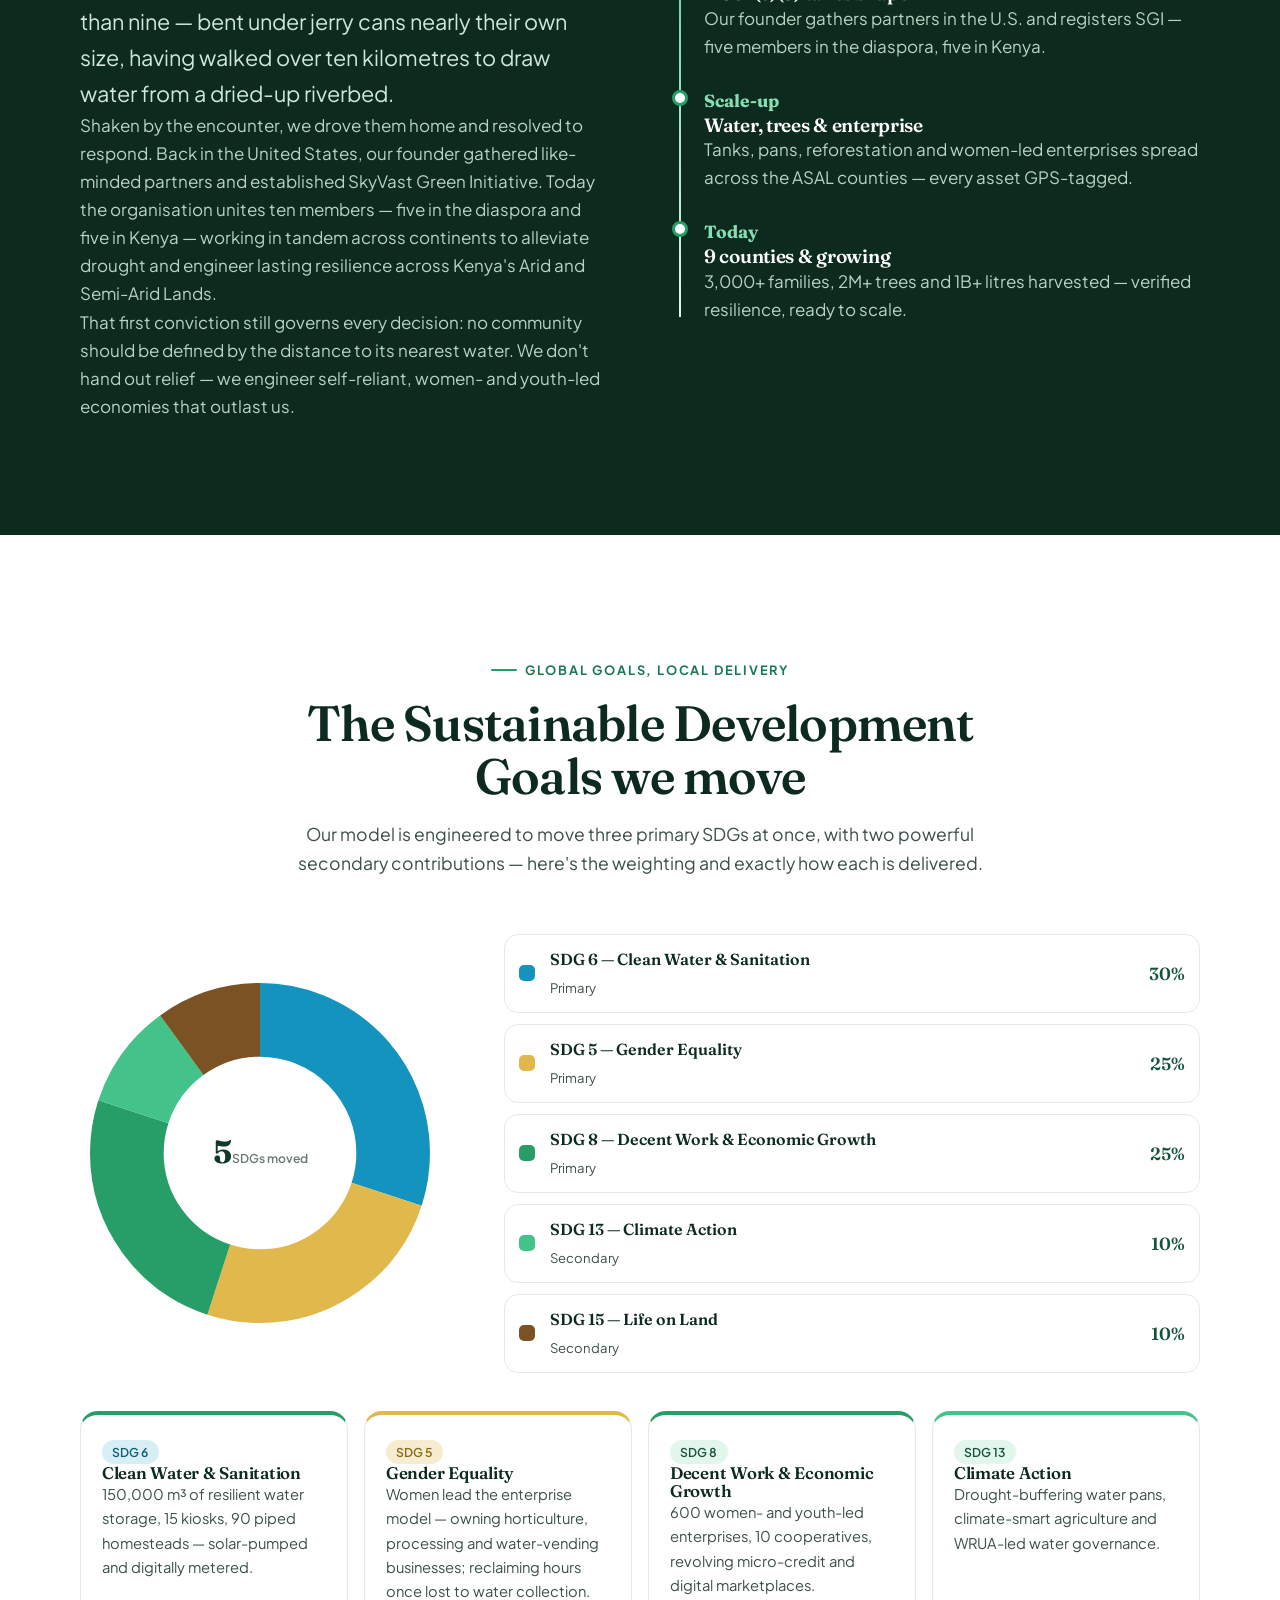
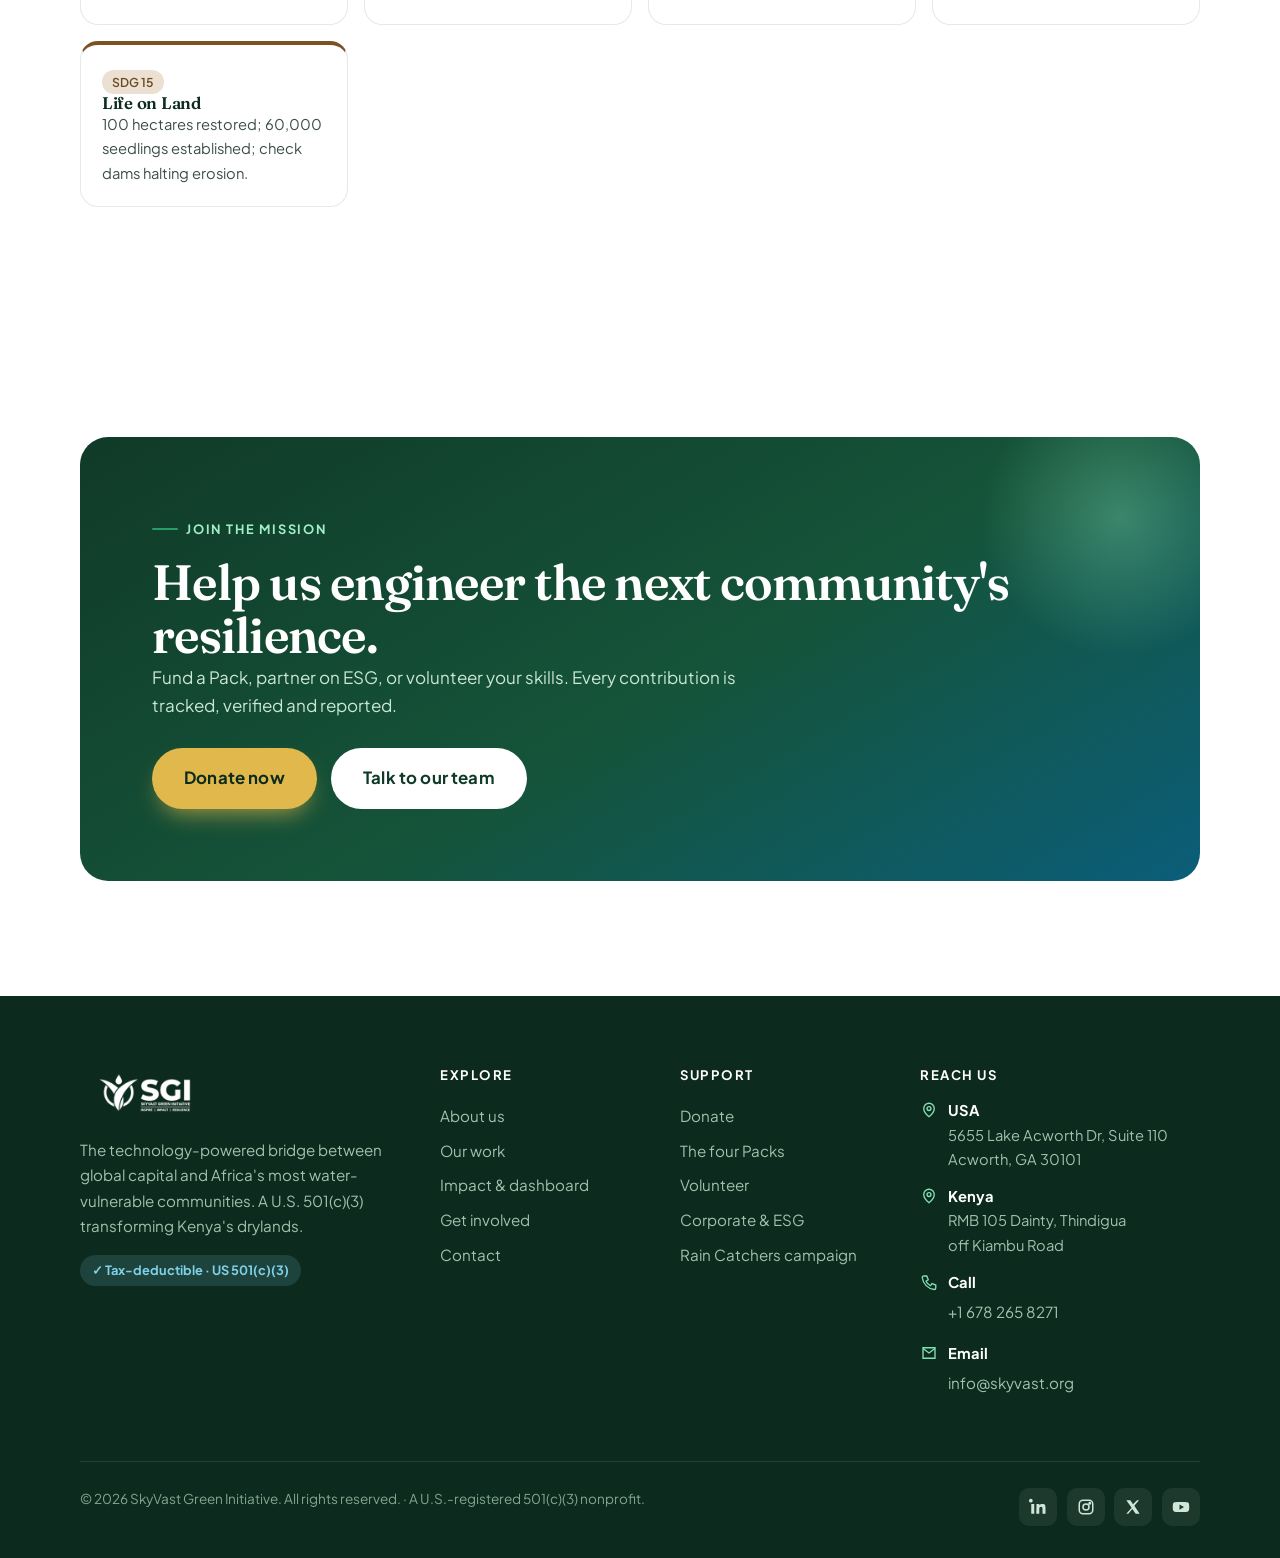
==== commit feebd1a8: "Website changes from brief: splash, About sub-nav, Conviction, SDGs, Partners, Team - Splash intro o" ====
--- a/about.html
+++ b/about.html
@@ -21,7 +21,7 @@
     </a>
     <nav class="nav-links" aria-label="Primary">
       <a href="index.html">Home</a>
-      <a href="about.html" class="active">About</a>
+      <div class="nav-item"><a href="about.html" class="nav-top active">About <svg class="caret" viewBox="0 0 24 24" fill="none" stroke="currentColor" stroke-width="2.2"><path d="M6 9l6 6 6-6"/></svg></a><div class="submenu"><a href="about.html">Overview</a><a href="partners.html">Partners</a><a href="team.html">Team</a><a href="contact.html">Contact Us</a></div></div>
       <a href="our-work.html">Our Work</a>
       <a href="impact.html">Impact</a>
       <a href="get-involved.html">Get Involved</a>
@@ -36,11 +36,15 @@
 <main id="main">
 
 <section class="page-hero has-photo">
-  <div class="ph-bg"><img src="assets/img/savanna.jpg" alt="" aria-hidden="true" /></div>
-  <div class="container">
-    <div class="breadcrumb"><a href="index.html">Home</a> / About</div>
-    <h1>Local roots. Global standards. Engineered impact.</h1>
-    <p>We exist to make water-vulnerable communities resilient — and to prove it, transparently, to the people who fund that work.</p>
+  <div class="ph-bg"><img src="assets/img/tree-planting.jpg" alt="" aria-hidden="true" /></div>
+  <div class="container">
+    <div class="breadcrumb"><a href="index.html">Home</a> / About / Overview</div>
+    <h1>Turning drylands into women- and youth-led economies.</h1>
+    <p>SkyVast Green Initiative is the ASAL gamechanger — engineering water security so Kenya's most climate-exposed communities can build lasting livelihoods, led by the women and young people at their heart.</p>
+    <div class="btn-row" style="margin-top:1.6rem">
+      <a class="btn btn--gold" href="#conviction">Our conviction</a>
+      <a class="btn btn--light" href="#sdgs">The SDGs we move</a>
+    </div>
   </div>
 </section>
 
@@ -51,7 +55,7 @@
       <span class="eyebrow">Who we are</span>
       <h2>The bridge between global capital and Africa's drylands</h2>
       <p class="lede">SkyVast Green Initiative (SGI) is a U.S.-registered 501(c)(3) nonprofit transforming Kenya's arid and semi-arid lands (ASALs) through water-smart, community-powered solutions that are local, data-driven and deeply rooted in equity.</p>
-      <p>Founded in 2021, we operate from two homes — Acworth, Georgia in the United States and Thindigua, Kenya — so we can offer donors both tax-deductible giving and direct, visible impact on the ground. Today we work across nine counties, and we instrument every project with technology so resilience is something you can measure, not just hope for.</p>
+      <p>Born from an encounter in <b>Diani, Kwale County in 2017</b> and formally established as a U.S. 501(c)(3), we operate from two homes — Acworth, Georgia in the United States and Thindigua, Kenya — uniting ten members across two continents to offer donors both tax-deductible giving and direct, visible impact on the ground. Today we work across nine counties, instrumenting every project with technology so resilience is something you can measure, not just hope for.</p>
       <div class="btn-row mt-1">
         <a class="btn btn--primary" href="our-work.html">How we work</a>
         <a class="btn btn--ghost" href="impact.html">Our impact</a>
@@ -82,6 +86,17 @@
         <h3>Our promise</h3>
         <p>Six outcomes from one investment, technology-verified end to end. We engineer resilience at every scale and prove it on a live dashboard.</p>
       </div>
+    </div>
+  </div>
+</section>
+
+<!-- SGI PICTURES BAND -->
+<section class="section--tight">
+  <div class="container">
+    <div class="photo-strip reveal" style="grid-template-columns:repeat(3,1fr)">
+      <figure><img src="assets/img/seedling.jpg" alt="A woman farmer with her child among new green growth" loading="lazy" /><figcaption>Women lead the farm economy</figcaption></figure>
+      <figure><img src="assets/img/community.jpg" alt="Children carrying water near a community water point" loading="lazy" /><figcaption>Children, no longer walking for water</figcaption></figure>
+      <figure><img src="assets/img/water-collect.jpg" alt="Women of a Northern Kenyan community together" loading="lazy" /><figcaption>Communities restored to dignity</figcaption></figure>
     </div>
   </div>
 </section>
@@ -154,22 +169,63 @@
   </div>
 </section>
 
-<!-- TIMELINE -->
-<section class="section">
+<!-- CONVICTION / OUR STORY -->
+<section class="section bg-dark" id="conviction">
+  <div class="container split">
+    <div class="split-copy reveal">
+      <span class="eyebrow">Our conviction</span>
+      <h2>It began with two girls and a dried-up riverbed.</h2>
+      <p class="lede" style="color:#cfe6d8">SkyVast Green Initiative was born in 2017 in Diani, Kwale County, after we met two girls — neither older than nine — bent under jerry cans nearly their own size, having walked over ten kilometres to draw water from a dried-up riverbed.</p>
+      <p style="color:#b7d3c2">Shaken by the encounter, we drove them home and resolved to respond. Back in the United States, our founder gathered like-minded partners and established SkyVast Green Initiative. Today the organisation unites ten members — five in the diaspora and five in Kenya — working in tandem across continents to alleviate drought and engineer lasting resilience across Kenya's Arid and Semi-Arid Lands.</p>
+      <p style="color:#b7d3c2">That first conviction still governs every decision: no community should be defined by the distance to its nearest water. We don't hand out relief — we engineer self-reliant, women- and youth-led economies that outlast us.</p>
+    </div>
+    <div class="reveal" data-delay="1">
+      <div class="timeline" style="--tl-color:#43c389">
+        <div class="tl-item" style="border-color:#1c7a52"><div class="yr" style="color:#84e0b4">2017</div><h3 style="font-size:1.2rem;color:#fff">The encounter in Diani</h3><p style="color:#b7d3c2">Two girls, ten kilometres, a dry riverbed — the moment that started everything.</p></div>
+        <div class="tl-item" style="border-color:#1c7a52"><div class="yr" style="color:#84e0b4">Founding</div><h3 style="font-size:1.2rem;color:#fff">A 501(c)(3) takes shape</h3><p style="color:#b7d3c2">Our founder gathers partners in the U.S. and registers SGI — five members in the diaspora, five in Kenya.</p></div>
+        <div class="tl-item" style="border-color:#1c7a52"><div class="yr" style="color:#84e0b4">Scale-up</div><h3 style="font-size:1.2rem;color:#fff">Water, trees &amp; enterprise</h3><p style="color:#b7d3c2">Tanks, pans, reforestation and women-led enterprises spread across the ASAL counties — every asset GPS-tagged.</p></div>
+        <div class="tl-item" style="border-color:#1c7a52"><div class="yr" style="color:#84e0b4">Today</div><h3 style="font-size:1.2rem;color:#fff">9 counties &amp; growing</h3><p style="color:#b7d3c2">3,000+ families, 2M+ trees and 1B+ litres harvested — verified resilience, ready to scale.</p></div>
+      </div>
+    </div>
+  </div>
+</section>
+
+<!-- SDGs -->
+<section class="section" id="sdgs">
   <div class="container">
     <div class="section-head center reveal">
-      <span class="eyebrow">Our journey</span>
-      <h2>From a single tank to a verified engine</h2>
-    </div>
-    <div class="grid grid-2">
-      <div class="timeline reveal">
-        <div class="tl-item"><div class="yr">2021</div><h3 style="font-size:1.2rem">SkyVast is founded</h3><p>Registered as a U.S. 501(c)(3) with a clear thesis: pair global capital with local Kenyan delivery to engineer water resilience.</p></div>
-        <div class="tl-item"><div class="yr">2022</div><h3 style="font-size:1.2rem">First systems &amp; reforestation</h3><p>Household tanks, water pans and the first tree-planting drives take root across the eastern ASAL counties.</p></div>
-      </div>
-      <div class="timeline reveal" data-delay="1">
-        <div class="tl-item"><div class="yr">2023–24</div><h3 style="font-size:1.2rem">Technology verification</h3><p>GPS-tagging, AI tracking and live dashboards turn every deployment into auditable, donor-ready proof.</p></div>
-        <div class="tl-item"><div class="yr">Today</div><h3 style="font-size:1.2rem">9 counties &amp; scaling</h3><p>3,000+ families, 2M+ trees and 1B+ litres harvested — with a four-Pack model ready to scale to $1M+ county systems.</p></div>
-      </div>
+      <span class="eyebrow">Global goals, local delivery</span>
+      <h2>The Sustainable Development Goals we move</h2>
+      <p>Our model is engineered to move three primary SDGs at once, with two powerful secondary contributions — here's the weighting and exactly how each is delivered.</p>
+    </div>
+
+    <div class="sdg-wrap reveal">
+      <div class="donut">
+        <svg viewBox="0 0 120 120" role="img" aria-label="Donut chart of SDG contribution weighting">
+          <!-- circumference = 2*pi*47 ≈ 295.3 -->
+          <circle class="donut-seg" cx="60" cy="60" r="47" stroke="#1493bf" stroke-dasharray="88.6 206.7" stroke-dashoffset="0"></circle>
+          <circle class="donut-seg" cx="60" cy="60" r="47" stroke="#e0b84b" stroke-dasharray="73.8 221.5" stroke-dashoffset="-88.6"></circle>
+          <circle class="donut-seg" cx="60" cy="60" r="47" stroke="#279d68" stroke-dasharray="73.8 221.5" stroke-dashoffset="-162.4"></circle>
+          <circle class="donut-seg" cx="60" cy="60" r="47" stroke="#43c389" stroke-dasharray="29.5 265.8" stroke-dashoffset="-236.2"></circle>
+          <circle class="donut-seg" cx="60" cy="60" r="47" stroke="#7a5224" stroke-dasharray="29.5 265.8" stroke-dashoffset="-265.7"></circle>
+        </svg>
+        <div class="donut-center"><div><b>5</b><span>SDGs moved</span></div></div>
+      </div>
+      <div class="sdg-legend">
+        <div class="sdg-row"><span class="sdg-dot" style="background:#1493bf"></span><div><b>SDG 6 — Clean Water &amp; Sanitation</b><small>Primary</small></div><span class="sdg-pct">30%</span></div>
+        <div class="sdg-row"><span class="sdg-dot" style="background:#e0b84b"></span><div><b>SDG 5 — Gender Equality</b><small>Primary</small></div><span class="sdg-pct">25%</span></div>
+        <div class="sdg-row"><span class="sdg-dot" style="background:#279d68"></span><div><b>SDG 8 — Decent Work &amp; Economic Growth</b><small>Primary</small></div><span class="sdg-pct">25%</span></div>
+        <div class="sdg-row"><span class="sdg-dot" style="background:#43c389"></span><div><b>SDG 13 — Climate Action</b><small>Secondary</small></div><span class="sdg-pct">10%</span></div>
+        <div class="sdg-row"><span class="sdg-dot" style="background:#7a5224"></span><div><b>SDG 15 — Life on Land</b><small>Secondary</small></div><span class="sdg-pct">10%</span></div>
+      </div>
+    </div>
+
+    <div class="sdg-detail reveal">
+      <div class="sdg-card"><span class="tag" style="background:#d8eef5;color:#0b5e7a">SDG 6</span><h3 style="font-size:1.05rem">Clean Water &amp; Sanitation</h3><p style="font-size:.92rem;color:var(--ink-soft)">150,000 m³ of resilient water storage, 15 kiosks, 90 piped homesteads — solar-pumped and digitally metered.</p></div>
+      <div class="sdg-card" style="border-top-color:#e0b84b"><span class="tag" style="background:#f6eccf;color:#8a6a14">SDG 5</span><h3 style="font-size:1.05rem">Gender Equality</h3><p style="font-size:.92rem;color:var(--ink-soft)">Women lead the enterprise model — owning horticulture, processing and water-vending businesses; reclaiming hours once lost to water collection.</p></div>
+      <div class="sdg-card"><span class="tag">SDG 8</span><h3 style="font-size:1.05rem">Decent Work &amp; Economic Growth</h3><p style="font-size:.92rem;color:var(--ink-soft)">600 women- and youth-led enterprises, 10 cooperatives, revolving micro-credit and digital marketplaces.</p></div>
+      <div class="sdg-card" style="border-top-color:#43c389"><span class="tag">SDG 13</span><h3 style="font-size:1.05rem">Climate Action</h3><p style="font-size:.92rem;color:var(--ink-soft)">Drought-buffering water pans, climate-smart agriculture and WRUA-led water governance.</p></div>
+      <div class="sdg-card" style="border-top-color:#7a5224"><span class="tag" style="background:#ece0d2;color:#6b4a23">SDG 15</span><h3 style="font-size:1.05rem">Life on Land</h3><p style="font-size:.92rem;color:var(--ink-soft)">100 hectares restored; 60,000 seedlings established; check dams halting erosion.</p></div>
     </div>
   </div>
 </section>
--- a/assets/css/styles.css
+++ b/assets/css/styles.css
@@ -518,5 +518,132 @@
 @media (prefers-reduced-motion: reduce) {
   .page-hero.has-photo .ph-bg img { animation: none; transform: none; }
   .reveal { transition: none; }
+  .splash, .splash * { animation: none !important; }
   * { scroll-behavior: auto; }
 }
+
+/* ==========================================================================
+   Nav dropdown (About submenu)
+   ========================================================================== */
+.nav-item { position: relative; display: inline-flex; align-items: center; }
+.nav-item .nav-top { display: inline-flex; align-items: center; gap: .28rem; }
+.nav-item .caret { width: 14px; height: 14px; transition: transform .25s var(--ease); }
+.nav-item:hover .caret, .nav-item:focus-within .caret { transform: rotate(180deg); }
+.submenu {
+  position: absolute; top: calc(100% + 6px); left: 50%; transform: translateX(-50%) translateY(8px);
+  min-width: 210px; background: #fff; border: 1px solid var(--line); border-radius: 16px;
+  box-shadow: var(--shadow-lg); padding: .5rem; display: grid; gap: 2px;
+  opacity: 0; visibility: hidden; transition: opacity .22s var(--ease), transform .22s var(--ease); z-index: 60;
+}
+.submenu::before { content: ""; position: absolute; top: -12px; left: 0; right: 0; height: 12px; }
+.nav-item:hover .submenu, .nav-item:focus-within .submenu { opacity: 1; visibility: visible; transform: translateX(-50%) translateY(0); }
+.submenu a { padding: .62rem .9rem !important; border-radius: 10px; font-size: .96rem; white-space: nowrap; }
+
+/* ==========================================================================
+   Splash intro
+   ========================================================================== */
+.splash {
+  position: fixed; inset: 0; z-index: 2000; display: grid; place-items: center;
+  background: linear-gradient(160deg, var(--green-900), var(--green-800) 55%, #0a3328);
+  animation: splashOut .9s var(--ease) 2.4s forwards;
+}
+.splash-inner { text-align: center; transform: translateY(0); animation: splashRise .9s var(--ease) both; }
+.splash img { width: clamp(180px, 36vw, 300px); filter: brightness(0) invert(1); }
+.splash .tagline {
+  margin-top: 1.4rem; font-family: var(--font-display); font-weight: 600; letter-spacing: .04em;
+  color: #fff; font-size: clamp(1.5rem, 5vw, 3rem); overflow: hidden;
+}
+.splash .tagline span { display: inline-block; background: linear-gradient(90deg, #fff, var(--green-300)); -webkit-background-clip: text; background-clip: text; color: transparent; }
+.splash .sub { margin-top: .6rem; color: #9ff0c6; letter-spacing: .28em; text-transform: uppercase; font-size: .7rem; font-weight: 700; }
+.splash .bar { width: 0; height: 3px; margin: 1.6rem auto 0; border-radius: 99px; background: var(--green-300); animation: splashBar 2.2s var(--ease) forwards; }
+@keyframes splashRise { from { opacity: 0; transform: translateY(20px); } to { opacity: 1; transform: translateY(0); } }
+@keyframes splashBar { from { width: 0; } to { width: 220px; } }
+@keyframes splashOut { to { opacity: 0; visibility: hidden; pointer-events: none; } }
+body.splash-done .splash { display: none; }
+
+/* ==========================================================================
+   SDG donut chart
+   ========================================================================== */
+.sdg-wrap { display: grid; grid-template-columns: minmax(0, 360px) 1fr; gap: clamp(2rem, 5vw, 4rem); align-items: center; }
+.donut { position: relative; width: 100%; max-width: 340px; margin-inline: auto; }
+.donut svg { width: 100%; height: auto; transform: rotate(-90deg); }
+.donut-seg { fill: none; stroke-width: 26; transition: stroke-width .25s var(--ease); cursor: default; }
+.donut-seg:hover { stroke-width: 32; }
+.donut-center { position: absolute; inset: 0; display: grid; place-items: center; text-align: center; }
+.donut-center b { font-family: var(--font-display); font-size: 2rem; color: var(--green-800); line-height: 1; }
+.donut-center span { font-size: .76rem; color: var(--muted); font-weight: 600; }
+.sdg-legend { display: grid; gap: .7rem; }
+.sdg-row { display: grid; grid-template-columns: auto 1fr auto; gap: .9rem; align-items: center; padding: .7rem .9rem; border: 1px solid var(--line); border-radius: 14px; background: #fff; transition: .25s; }
+.sdg-row:hover { box-shadow: var(--shadow-sm); transform: translateX(3px); }
+.sdg-dot { width: 16px; height: 16px; border-radius: 5px; flex: none; }
+.sdg-row b { font-family: var(--font-display); font-weight: 600; display: block; font-size: 1rem; color: var(--green-900); }
+.sdg-row small { color: var(--ink-soft); font-size: .82rem; }
+.sdg-pct { font-family: var(--font-display); font-weight: 600; color: var(--green-700); font-size: 1.1rem; }
+.sdg-detail { margin-top: 2.4rem; display: grid; grid-template-columns: repeat(auto-fit, minmax(240px, 1fr)); gap: 1rem; }
+.sdg-card { border: 1px solid var(--line); border-radius: var(--radius); padding: 1.3rem; background: #fff; border-top: 4px solid var(--green-500); }
+.sdg-card .tag { margin-bottom: .6rem; }
+
+/* ==========================================================================
+   Partners
+   ========================================================================== */
+.partner-grid { display: grid; grid-template-columns: repeat(auto-fit, minmax(290px, 1fr)); gap: clamp(1rem, 2.5vw, 1.6rem); }
+.partner-card { display: flex; gap: 1.1rem; padding: 1.5rem; background: #fff; border: 1px solid var(--line); border-radius: var(--radius); transition: transform .3s var(--ease), box-shadow .3s var(--ease); }
+.partner-card:hover { transform: translateY(-5px); box-shadow: var(--shadow); }
+.partner-logo { flex: none; width: 64px; height: 64px; border-radius: 16px; display: grid; place-items: center; font-family: var(--font-display); font-weight: 700; font-size: 1.5rem; color: #fff; }
+.partner-logo img { width: 100%; height: 100%; object-fit: contain; border-radius: 16px; background: #fff; padding: 6px; }
+.partner-card h3 { font-size: 1.12rem; margin-bottom: .3rem; }
+.partner-card p { font-size: .9rem; color: var(--ink-soft); margin: 0; }
+.partner-logos-row { display: flex; flex-wrap: wrap; gap: 1rem 2.5rem; align-items: center; justify-content: center; }
+
+/* ==========================================================================
+   Team
+   ========================================================================== */
+.team-grid { display: grid; grid-template-columns: repeat(auto-fill, minmax(230px, 1fr)); gap: clamp(1rem, 2.4vw, 1.6rem); }
+.team-card { background: #fff; border: 1px solid var(--line); border-radius: var(--radius); overflow: hidden; text-align: center; transition: transform .3s var(--ease), box-shadow .3s var(--ease); cursor: pointer; }
+.team-card:hover { transform: translateY(-6px); box-shadow: var(--shadow); }
+.team-photo { position: relative; aspect-ratio: 1 / 1; overflow: hidden; background: var(--bg-mint); }
+.team-photo img { width: 100%; height: 100%; object-fit: cover; transition: transform .5s var(--ease); }
+.team-card:hover .team-photo img { transform: scale(1.05); }
+.team-photo .avatar-blank { width: 100%; height: 100%; display: grid; place-items: center; background: linear-gradient(150deg, var(--green-100), var(--bg-mint)); }
+.team-photo .avatar-blank svg { width: 46%; height: 46%; color: var(--green-300); }
+.team-photo .view-bio { position: absolute; inset: 0; display: grid; place-items: end center; padding-bottom: 1rem; opacity: 0; transition: .3s; background: linear-gradient(transparent 55%, rgba(8,32,22,.7)); }
+.team-photo .view-bio span { color: #fff; font-weight: 700; font-size: .82rem; background: rgba(255,255,255,.16); padding: .4rem .9rem; border-radius: 99px; backdrop-filter: blur(4px); }
+.team-card:hover .view-bio { opacity: 1; }
+.team-body { padding: 1.1rem 1rem 1.4rem; }
+.team-body h3 { font-size: 1.1rem; margin-bottom: .15rem; }
+.team-role { color: var(--green-600); font-weight: 700; font-size: .82rem; letter-spacing: .02em; }
+.team-socials { display: flex; justify-content: center; gap: .5rem; margin-top: .8rem; }
+.team-socials a { width: 32px; height: 32px; border-radius: 9px; background: var(--bg-mint); color: var(--green-700); display: grid; place-items: center; transition: .25s; }
+.team-socials a:hover { background: var(--green-600); color: #fff; }
+
+/* Bio modal */
+.modal { position: fixed; inset: 0; z-index: 1500; display: none; place-items: center; padding: 1.2rem; }
+.modal.open { display: grid; }
+.modal-backdrop { position: absolute; inset: 0; background: rgba(8,32,22,.6); backdrop-filter: blur(4px); animation: fadeIn .3s; }
+.modal-card { position: relative; z-index: 2; width: min(640px, 100%); max-height: 88vh; overflow-y: auto; background: #fff; border-radius: var(--radius-lg); box-shadow: var(--shadow-lg); animation: modalRise .35s var(--ease); }
+.modal-head { display: flex; gap: 1.2rem; align-items: center; padding: 1.6rem 1.6rem 1.2rem; }
+.modal-head .m-photo { width: 88px; height: 88px; border-radius: 20px; overflow: hidden; flex: none; background: var(--bg-mint); }
+.modal-head .m-photo img { width: 100%; height: 100%; object-fit: cover; }
+.modal-head .m-photo .avatar-blank svg { width: 46%; height: 46%; color: var(--green-300); }
+.modal-head h3 { font-size: 1.4rem; margin: 0; }
+.modal-head .team-role { font-size: .9rem; }
+.modal-body { padding: 0 1.6rem 1.6rem; color: var(--ink-soft); }
+.modal-body p { margin-bottom: .9rem; }
+.modal-contact { display: flex; flex-wrap: wrap; gap: .6rem; margin-top: 1rem; padding-top: 1rem; border-top: 1px solid var(--line); }
+.modal-contact a { display: inline-flex; align-items: center; gap: .45rem; font-weight: 700; font-size: .88rem; color: var(--green-700); background: var(--green-100); padding: .5rem .9rem; border-radius: 99px; }
+.modal-close { position: absolute; top: 1rem; right: 1rem; width: 38px; height: 38px; border-radius: 50%; background: var(--bg-soft); display: grid; place-items: center; color: var(--ink); z-index: 3; transition: .2s; }
+.modal-close:hover { background: var(--line); transform: rotate(90deg); }
+@keyframes fadeIn { from { opacity: 0; } to { opacity: 1; } }
+@keyframes modalRise { from { opacity: 0; transform: translateY(24px) scale(.98); } to { opacity: 1; transform: none; } }
+
+@media (max-width: 860px) {
+  .nav-item { display: block; width: 100%; }
+  .nav-item .nav-top { justify-content: space-between; width: 100%; }
+  .submenu { position: static; transform: none; opacity: 1; visibility: visible; box-shadow: none; border: none;
+    min-width: 0; padding: 0 0 .4rem 1rem; background: transparent; }
+  .submenu::before { display: none; }
+  .nav-item .caret { display: none; }
+}
+@media (max-width: 720px) {
+  .sdg-wrap { grid-template-columns: 1fr; }
+}
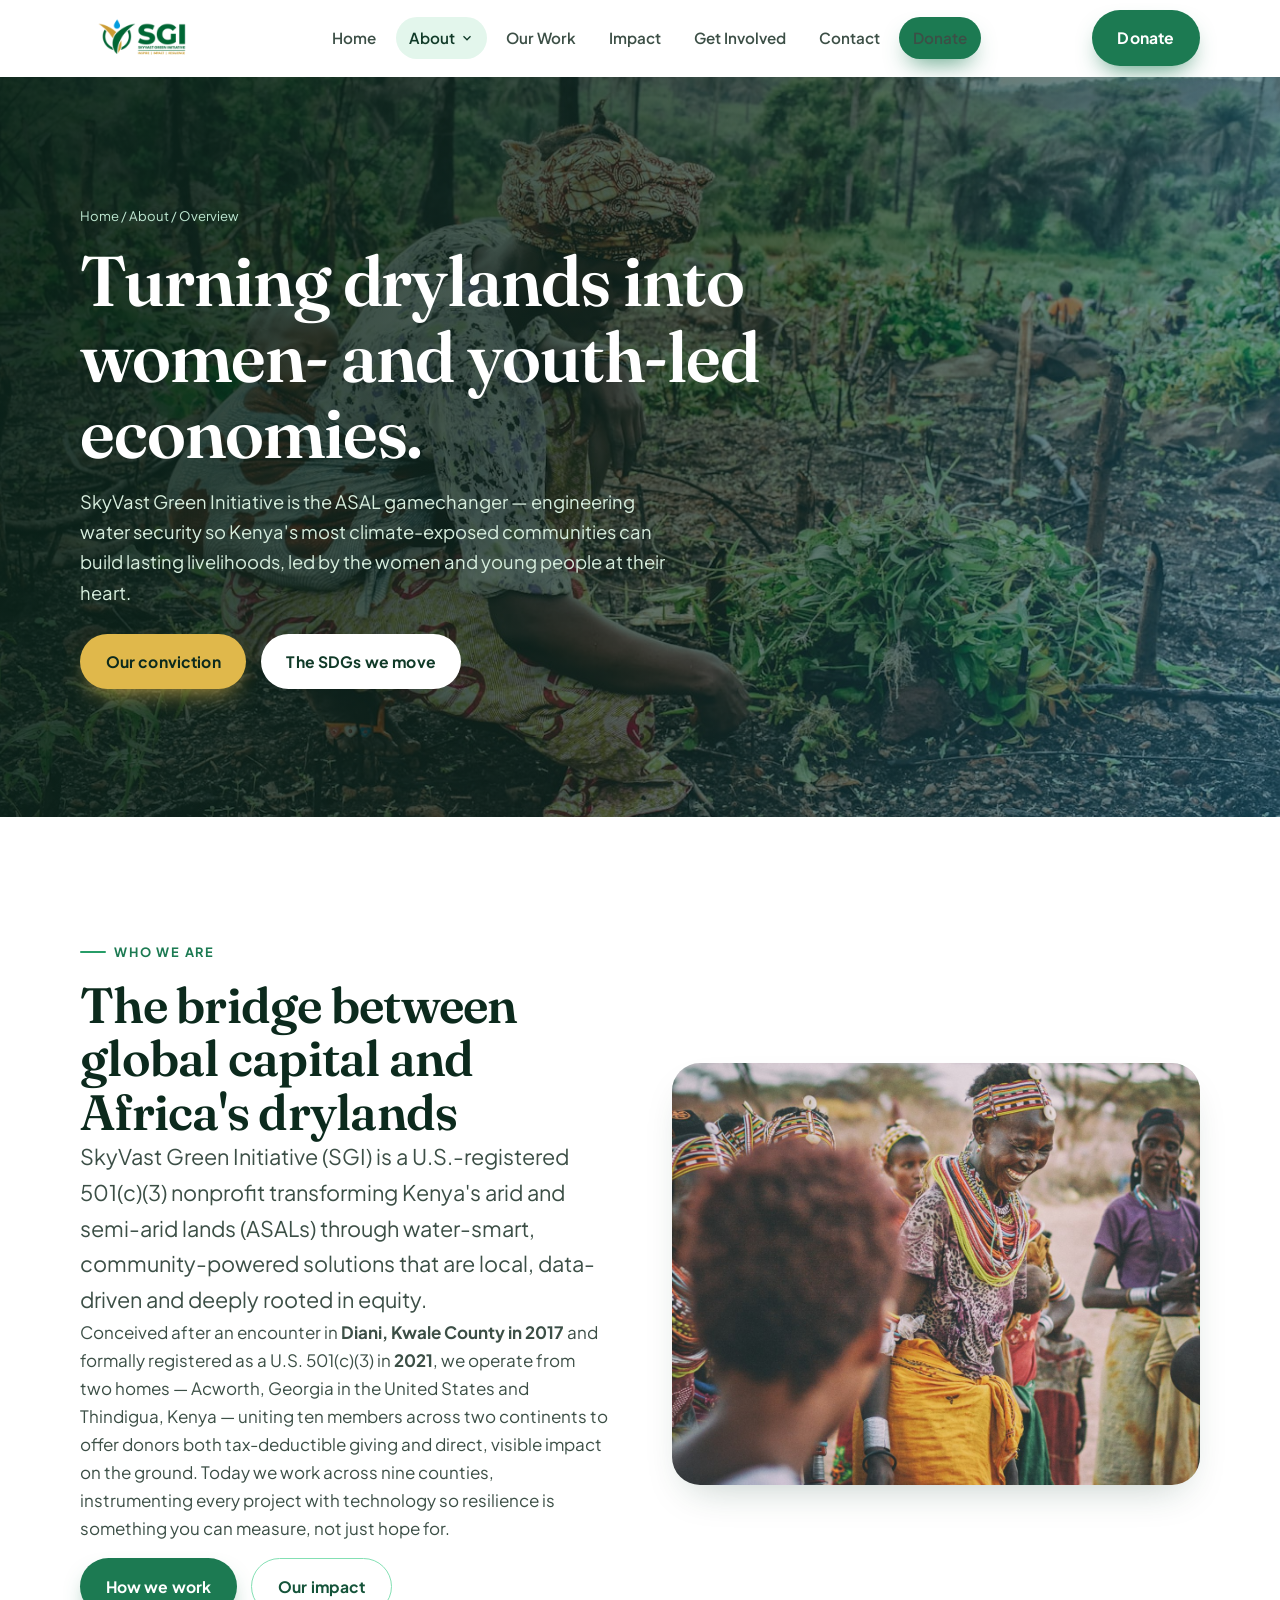
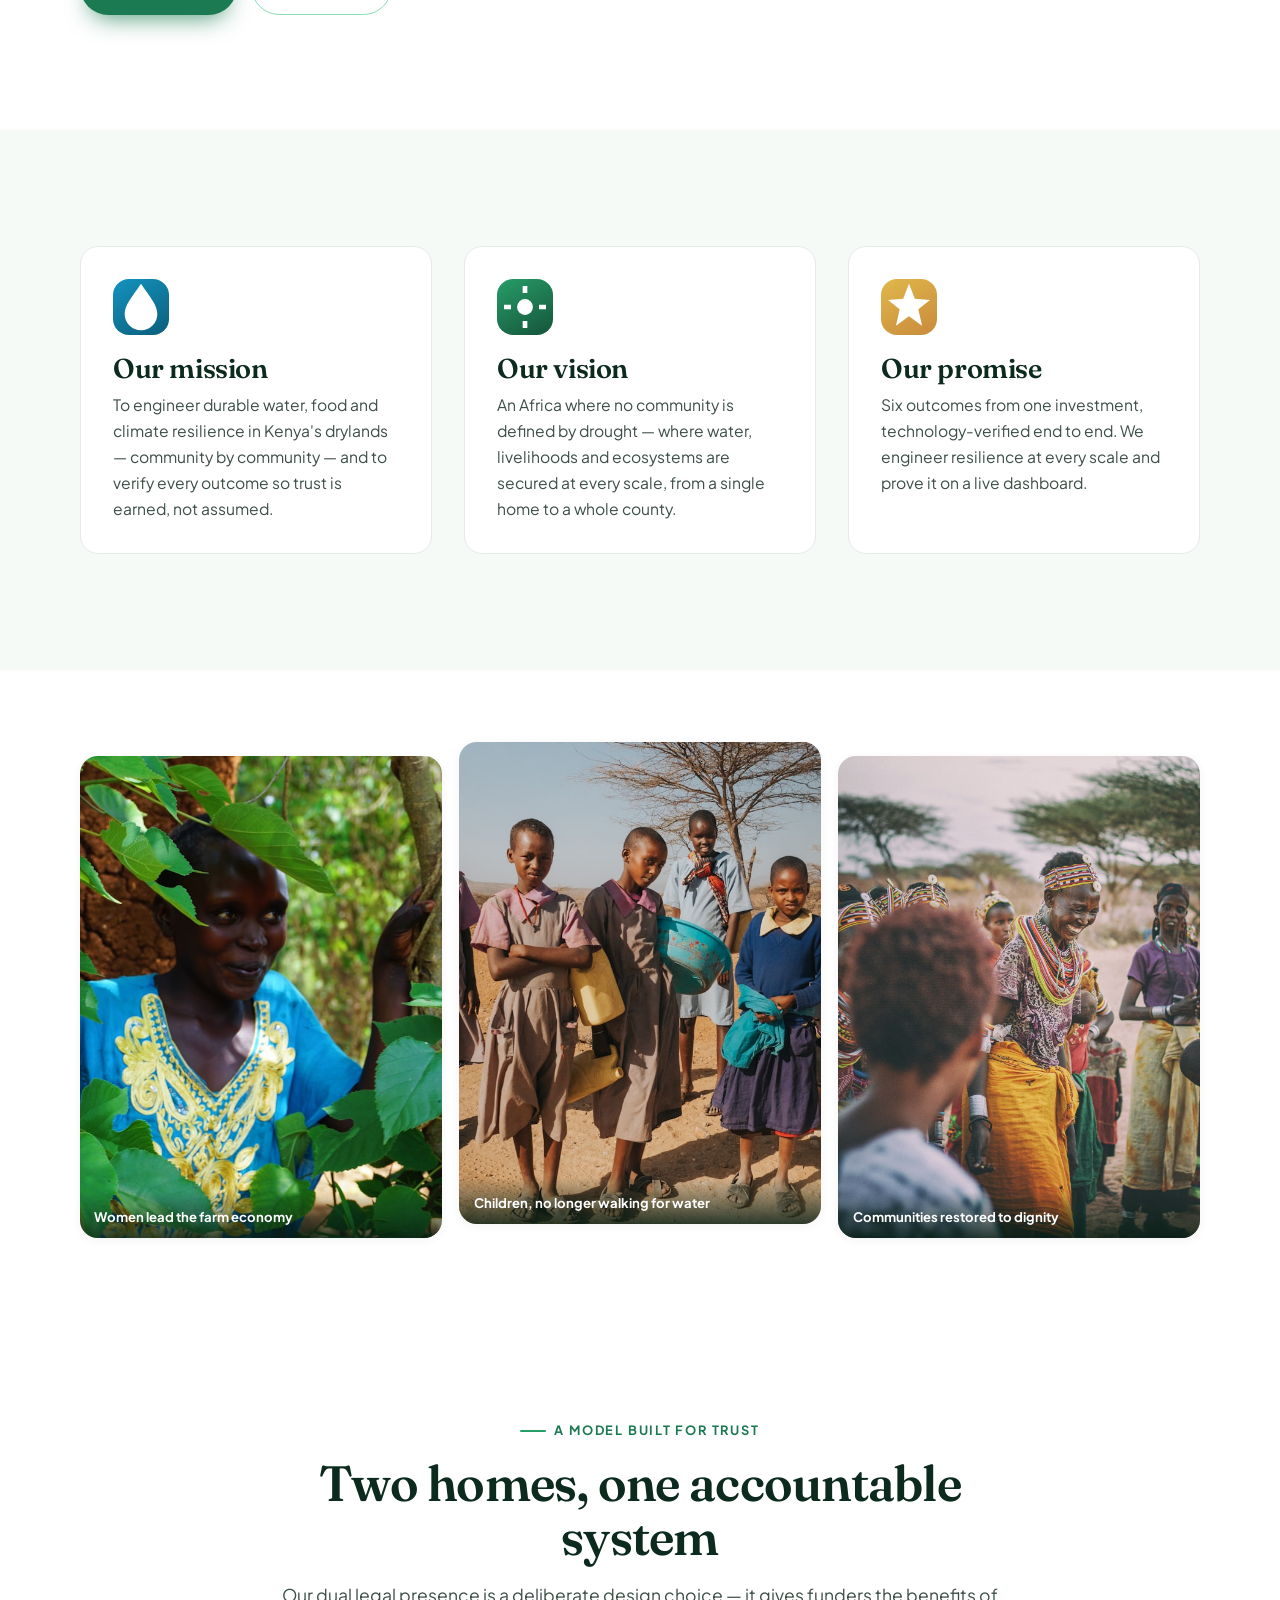
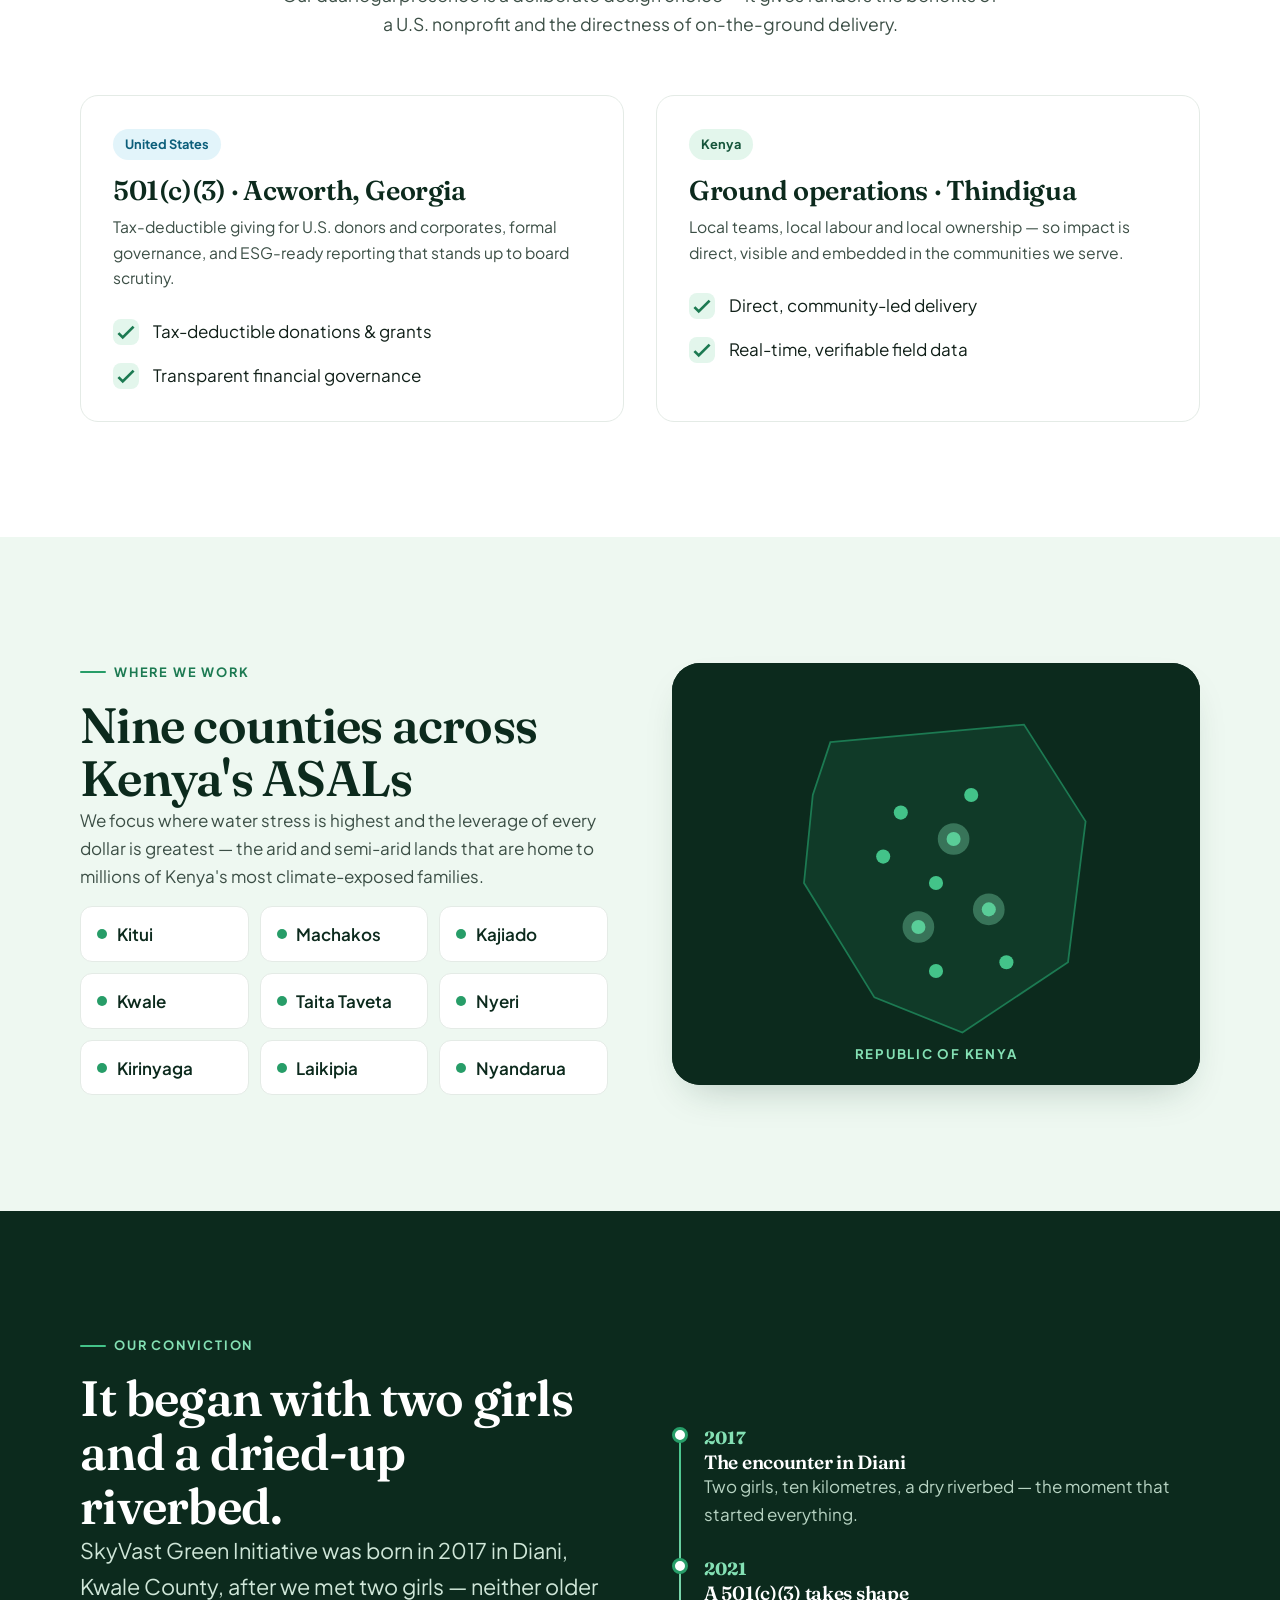
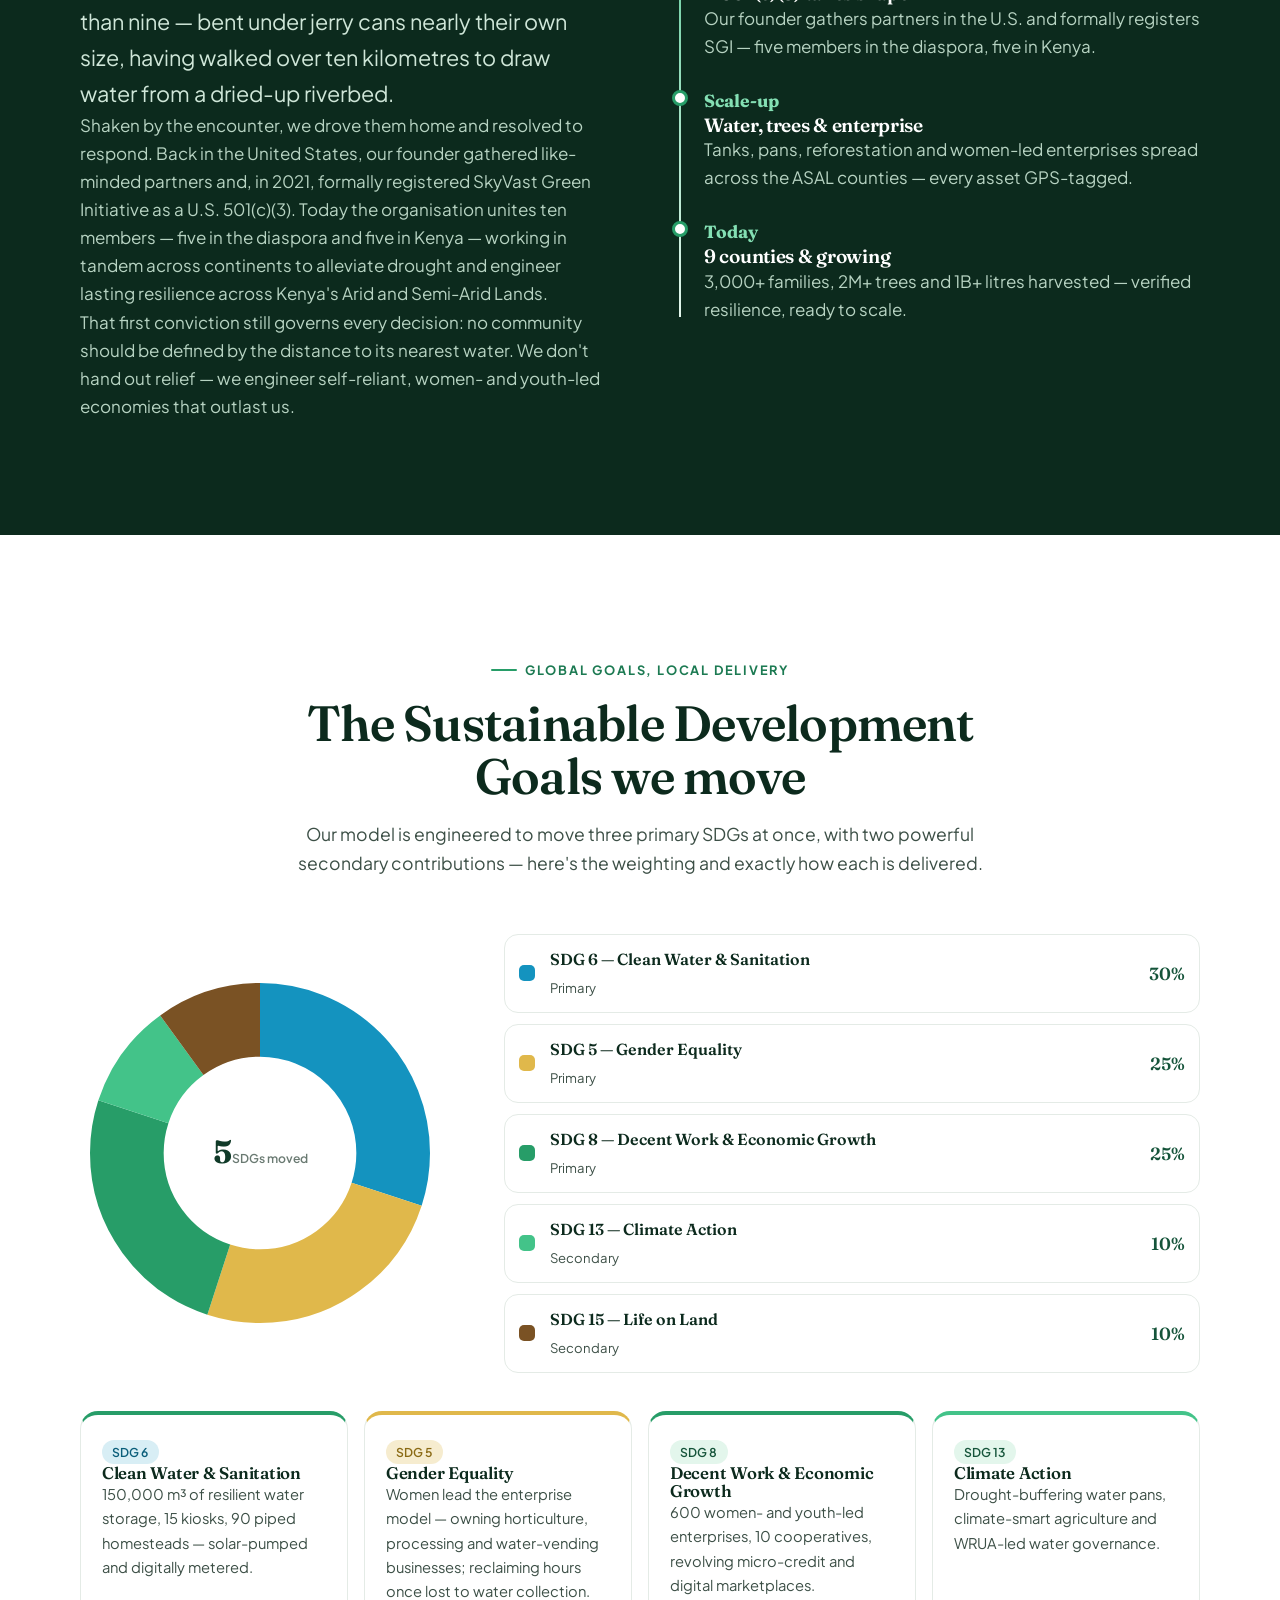
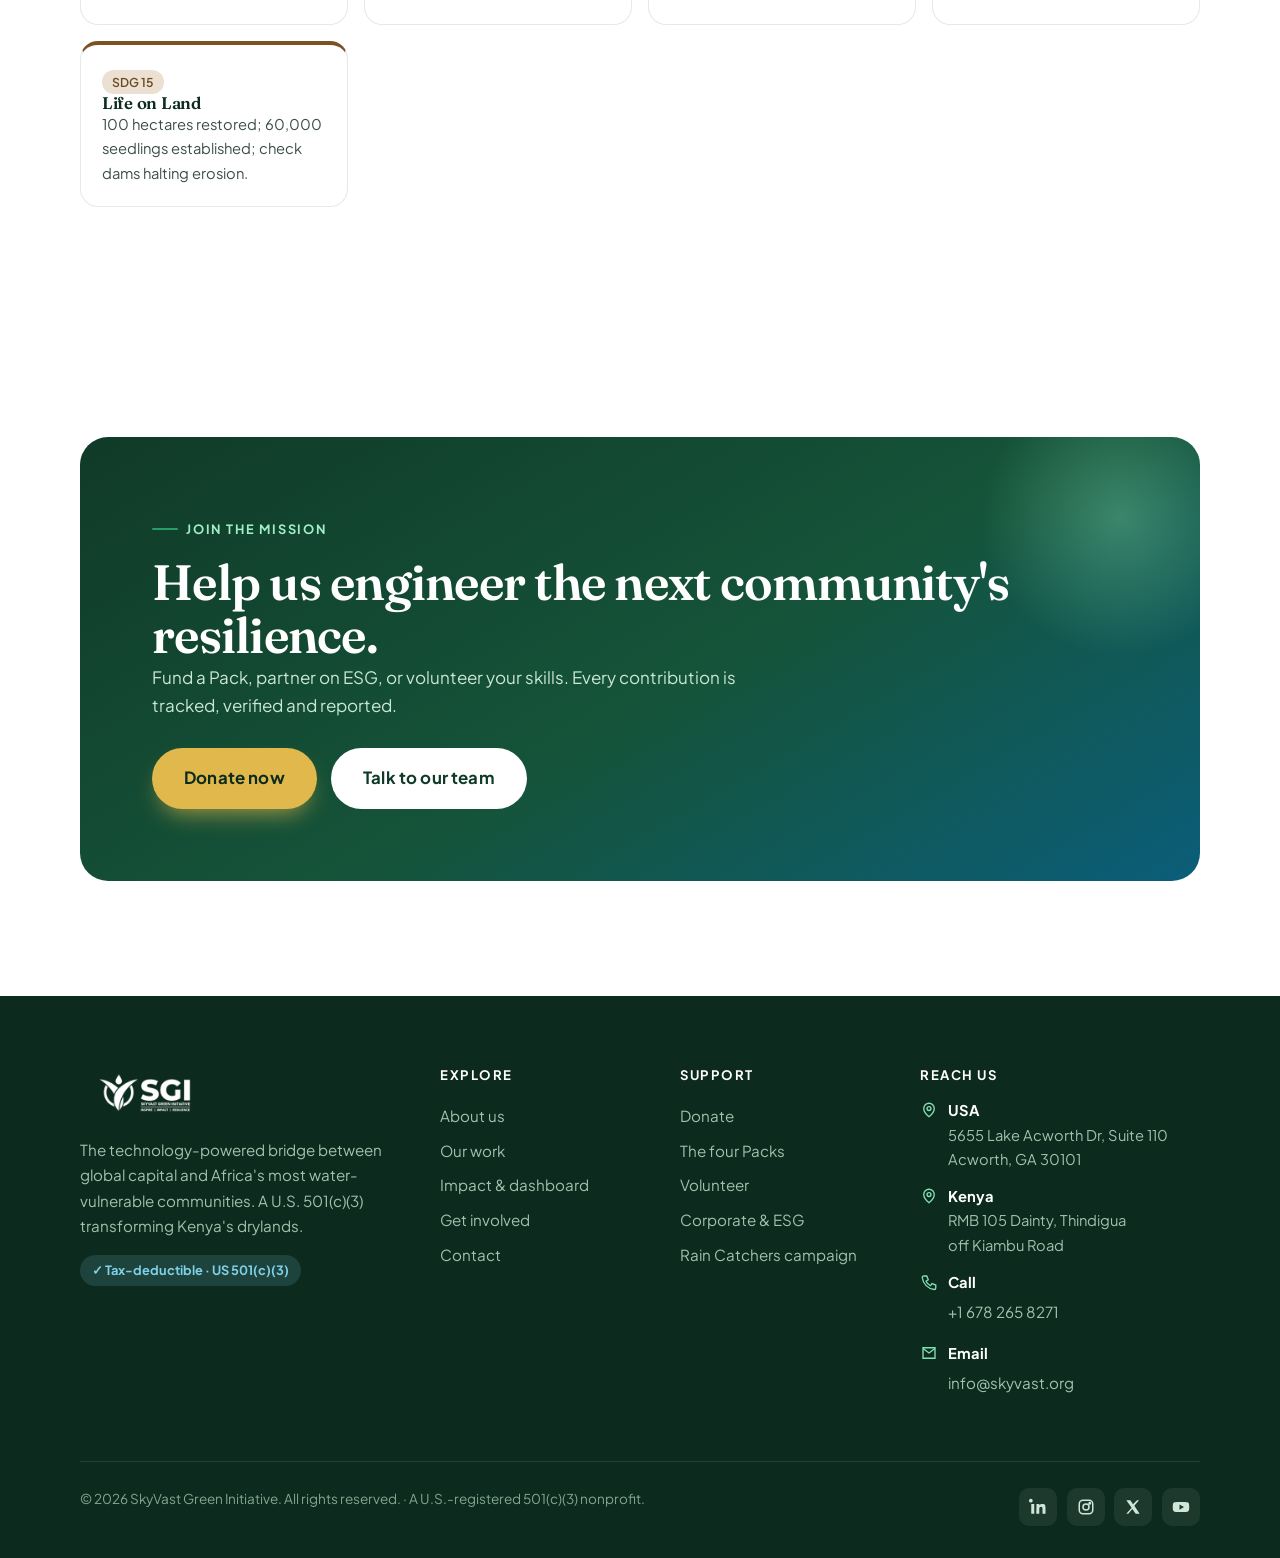
==== commit a1928eac: "Add real HD partner logos; correct founding (conceived 2017, registered 2021) - Partners: real logos" ====
--- a/about.html
+++ b/about.html
@@ -55,7 +55,7 @@
       <span class="eyebrow">Who we are</span>
       <h2>The bridge between global capital and Africa's drylands</h2>
       <p class="lede">SkyVast Green Initiative (SGI) is a U.S.-registered 501(c)(3) nonprofit transforming Kenya's arid and semi-arid lands (ASALs) through water-smart, community-powered solutions that are local, data-driven and deeply rooted in equity.</p>
-      <p>Born from an encounter in <b>Diani, Kwale County in 2017</b> and formally established as a U.S. 501(c)(3), we operate from two homes — Acworth, Georgia in the United States and Thindigua, Kenya — uniting ten members across two continents to offer donors both tax-deductible giving and direct, visible impact on the ground. Today we work across nine counties, instrumenting every project with technology so resilience is something you can measure, not just hope for.</p>
+      <p>Conceived after an encounter in <b>Diani, Kwale County in 2017</b> and formally registered as a U.S. 501(c)(3) in <b>2021</b>, we operate from two homes — Acworth, Georgia in the United States and Thindigua, Kenya — uniting ten members across two continents to offer donors both tax-deductible giving and direct, visible impact on the ground. Today we work across nine counties, instrumenting every project with technology so resilience is something you can measure, not just hope for.</p>
       <div class="btn-row mt-1">
         <a class="btn btn--primary" href="our-work.html">How we work</a>
         <a class="btn btn--ghost" href="impact.html">Our impact</a>
@@ -176,13 +176,13 @@
       <span class="eyebrow">Our conviction</span>
       <h2>It began with two girls and a dried-up riverbed.</h2>
       <p class="lede" style="color:#cfe6d8">SkyVast Green Initiative was born in 2017 in Diani, Kwale County, after we met two girls — neither older than nine — bent under jerry cans nearly their own size, having walked over ten kilometres to draw water from a dried-up riverbed.</p>
-      <p style="color:#b7d3c2">Shaken by the encounter, we drove them home and resolved to respond. Back in the United States, our founder gathered like-minded partners and established SkyVast Green Initiative. Today the organisation unites ten members — five in the diaspora and five in Kenya — working in tandem across continents to alleviate drought and engineer lasting resilience across Kenya's Arid and Semi-Arid Lands.</p>
+      <p style="color:#b7d3c2">Shaken by the encounter, we drove them home and resolved to respond. Back in the United States, our founder gathered like-minded partners and, in 2021, formally registered SkyVast Green Initiative as a U.S. 501(c)(3). Today the organisation unites ten members — five in the diaspora and five in Kenya — working in tandem across continents to alleviate drought and engineer lasting resilience across Kenya's Arid and Semi-Arid Lands.</p>
       <p style="color:#b7d3c2">That first conviction still governs every decision: no community should be defined by the distance to its nearest water. We don't hand out relief — we engineer self-reliant, women- and youth-led economies that outlast us.</p>
     </div>
     <div class="reveal" data-delay="1">
       <div class="timeline" style="--tl-color:#43c389">
         <div class="tl-item" style="border-color:#1c7a52"><div class="yr" style="color:#84e0b4">2017</div><h3 style="font-size:1.2rem;color:#fff">The encounter in Diani</h3><p style="color:#b7d3c2">Two girls, ten kilometres, a dry riverbed — the moment that started everything.</p></div>
-        <div class="tl-item" style="border-color:#1c7a52"><div class="yr" style="color:#84e0b4">Founding</div><h3 style="font-size:1.2rem;color:#fff">A 501(c)(3) takes shape</h3><p style="color:#b7d3c2">Our founder gathers partners in the U.S. and registers SGI — five members in the diaspora, five in Kenya.</p></div>
+        <div class="tl-item" style="border-color:#1c7a52"><div class="yr" style="color:#84e0b4">2021</div><h3 style="font-size:1.2rem;color:#fff">A 501(c)(3) takes shape</h3><p style="color:#b7d3c2">Our founder gathers partners in the U.S. and formally registers SGI — five members in the diaspora, five in Kenya.</p></div>
         <div class="tl-item" style="border-color:#1c7a52"><div class="yr" style="color:#84e0b4">Scale-up</div><h3 style="font-size:1.2rem;color:#fff">Water, trees &amp; enterprise</h3><p style="color:#b7d3c2">Tanks, pans, reforestation and women-led enterprises spread across the ASAL counties — every asset GPS-tagged.</p></div>
         <div class="tl-item" style="border-color:#1c7a52"><div class="yr" style="color:#84e0b4">Today</div><h3 style="font-size:1.2rem;color:#fff">9 counties &amp; growing</h3><p style="color:#b7d3c2">3,000+ families, 2M+ trees and 1B+ litres harvested — verified resilience, ready to scale.</p></div>
       </div>
